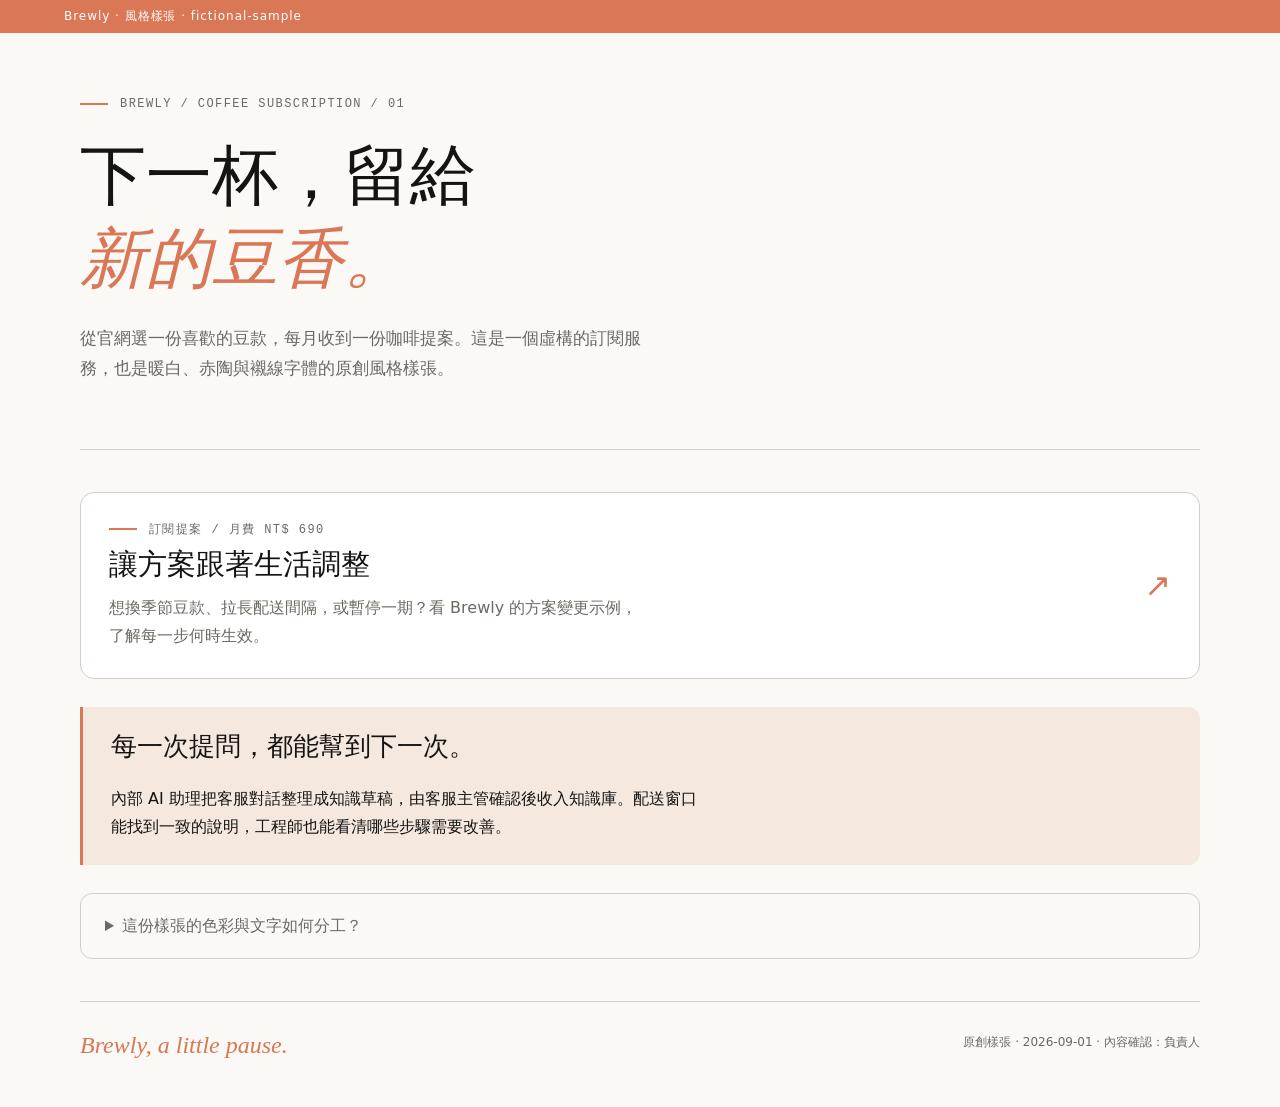
==== skills/html-visualizer/references/examples/anthropic-gallery/index.html @ 25791dc2 "feat: html-visualizer plugin v0.1.0 Render long-form documents, reports, specs, decision sheets and " ====
<!doctype html>
<html lang="zh-Hant">
<head>
  <meta charset="utf-8">
  <meta name="viewport" content="width=device-width, initial-scale=1">
  <title>Brewly · 每月一份咖啡提案</title>
  <link rel="icon" href="data:image/svg+xml,%3Csvg xmlns='http://www.w3.org/2000/svg' viewBox='0 0 64 64'%3E%3Crect width='64' height='64' rx='14' fill='%23d97757'/%3E%3Ctext x='32' y='45' text-anchor='middle' font-size='42' fill='white'%3EB%3C/text%3E%3C/svg%3E">
  <style>
    :root {
      --ivory: #faf9f5;
      --clay: #d97757;
      --ink: #141413;
      --muted: #6b6962;
      --line: #d1cfc5;
      --paper: #ffffff;
      --highlight: #f5e8df;
      --serif: Georgia, "Noto Serif TC", serif;
      --sans: system-ui, -apple-system, "Noto Sans TC", sans-serif;
    }
    * {
      box-sizing: border-box;
    }
    body {
      margin: 0;
      background: var(--ivory);
      color: var(--ink);
      font-family: var(--sans);
      line-height: 1.75;
    }
    .sample-session {
      padding: 6px 5vw;
      background: var(--clay);
      color: white;
      font-size: 12px;
      letter-spacing: .08em;
    }
    .sample-page {
      width: min(90vw, 1120px);
      margin-inline: auto;
    }
    .sample-masthead {
      padding-block: 64px 48px;
      border-bottom: 1.5px solid var(--line);
    }
    .sample-eyebrow {
      display: flex;
      align-items: center;
      gap: 12px;
      color: var(--muted);
      font: 12px ui-monospace, monospace;
      letter-spacing: .12em;
      text-transform: uppercase;
    }
    .sample-eyebrow::before {
      content: "";
      width: 28px;
      height: 2px;
      background: var(--clay);
    }
    h1, h2 {
      font-family: var(--serif);
      font-weight: 500;
      line-height: 1.25;
    }
    h1 {
      max-width: 16ch;
      margin-block: 24px;
      font-size: clamp(38px, 6vw, 66px);
    }
    h1 em {
      color: var(--clay);
      font-style: italic;
    }
    .sample-intro {
      max-width: 54ch;
      color: var(--muted);
      font-size: 17px;
    }
    .sample-content {
      display: grid;
      gap: 28px;
      padding-block: 42px;
    }
    .sample-link {
      display: grid;
      grid-template-columns: 1fr auto;
      gap: 24px;
      padding: 28px;
      border: 1.5px solid var(--line);
      border-radius: 14px;
      background: var(--paper);
      color: inherit;
      text-decoration: none;
      transition: border-color .18s, transform .18s;
    }
    .sample-link:hover {
      border-color: var(--ink);
      transform: translateY(-3px);
    }
    .sample-link:focus-visible {
      outline: 3px solid var(--clay);
      outline-offset: 4px;
    }
    .sample-link h2 {
      margin-block: 8px 12px;
      font-size: 29px;
    }
    .sample-link p {
      max-width: 52ch;
      margin: 0;
      color: var(--muted);
    }
    .sample-arrow {
      align-self: center;
      color: var(--clay);
      font-size: 32px;
    }
    .highlight-box {
      padding: 24px 28px;
      border-left: 3px solid var(--clay);
      border-radius: 0 12px 12px 0;
      background: var(--highlight);
    }
    .highlight-box h2 {
      margin-top: 0;
      font-size: 26px;
    }
    .highlight-box p {
      max-width: 58ch;
      margin-bottom: 0;
    }
    .reveal {
      padding: 18px 24px;
      border: 1.5px solid var(--line);
      border-radius: 12px;
    }
    .reveal summary {
      cursor: pointer;
      color: var(--muted);
    }
    .reveal p {
      max-width: 58ch;
    }
    .sample-footer {
      display: flex;
      flex-wrap: wrap;
      justify-content: space-between;
      gap: 16px;
      padding-block: 30px 48px;
      border-top: 1.5px solid var(--line);
      color: var(--muted);
      font-size: 12px;
    }
    .sample-signature {
      color: var(--clay);
      font: italic 24px var(--serif);
    }
  </style>
</head>
<body>
  <div class="sample-session">Brewly · 風格樣張 · fictional-sample</div>
  <div class="sample-page">
    <header class="sample-masthead">
      <div class="sample-eyebrow">Brewly / Coffee subscription / 01</div>
      <h1>下一杯，留給<br><em>新的豆香。</em></h1>
      <p class="sample-intro">從官網選一份喜歡的豆款，每月收到一份咖啡提案。這是一個虛構的訂閱服務，也是暖白、赤陶與襯線字體的原創風格樣張。</p>
    </header>
    <main class="sample-content">
      <section id="subscription">
        <a class="card sample-link" href="../spec-alignment/index.html">
          <div>
            <div class="sample-eyebrow">訂閱提案 / 月費 NT$ 690</div>
            <h2>讓方案跟著生活調整</h2>
            <p>想換季節豆款、拉長配送間隔，或暫停一期？看 Brewly 的方案變更示例，了解每一步何時生效。</p>
          </div>
          <span class="sample-arrow" aria-hidden="true">↗</span>
        </a>
      </section>
      <section id="care" class="highlight-box">
        <h2>每一次提問，都能幫到下一次。</h2>
        <p>內部 AI 助理把客服對話整理成知識草稿，由客服主管確認後收入知識庫。配送窗口能找到一致的說明，工程師也能看清哪些步驟需要改善。</p>
      </section>
      <details class="reveal">
        <summary>這份樣張的色彩與文字如何分工？</summary>
        <p>Ivory 留出閱讀空間，clay 標示入口與重點。Serif 標題放慢閱讀節奏，italic 只強調一句中的關鍵詞；內文用清楚的無襯線字體。</p>
        <p>公司、情境與 NT$ 690 月費皆為虛構。此頁展示視覺風格，並非可下單的商業網站。</p>
      </details>
    </main>
    <footer class="sample-footer">
      <span class="sample-signature">Brewly, a little pause.</span>
      <span>原創樣張 · 2026-09-01 · 內容確認：負責人</span>
    </footer>
  </div>
  <script>
    window.VT_SESSION = { label: "Brewly", id: "fictional-sample", project: "Brewly" };
  </script>
<!-- ═══════════════════════════════════════════════════════ -->
    <!-- 全頁評論系統 — 預設內建、可手動移除                       -->
    <!-- 完整 snippet 見 references/interaction-patterns.md       -->
    <!-- § 全頁評論系統（page-wide commenting，預設內建）         -->
    <!-- ═══════════════════════════════════════════════════════ -->
    <style>
      .vt-comment-trigger {
        position: fixed;
        z-index: 9998;
        background: var(--paper);
        border: 1.5px solid var(--clay);
        border-radius: 999px;
        padding: 6px 12px;
        font-size: 12px;
        color: var(--clay);
        font-family: var(--mono);
        cursor: pointer;
        box-shadow: 0 4px 12px rgba(20, 20, 19, 0.12);
        display: none;
        align-items: center;
        gap: 6px;
        transition: all 0.15s;
      }
      .vt-comment-trigger:hover {
        background: var(--clay);
        color: var(--paper);
      }
      .vt-comment-popup {
        position: fixed;
        z-index: 9999;
        background: var(--paper);
        border: 1.5px solid var(--g300);
        border-radius: 12px;
        box-shadow: 0 12px 32px rgba(20, 20, 19, 0.15);
        padding: 14px 16px;
        width: 340px;
        display: none;
      }
      .vt-comment-popup .quote {
        background: var(--g100);
        border-left: 3px solid var(--clay);
        padding: 8px 10px;
        font-size: 12.5px;
        color: var(--g700);
        line-height: 1.45;
        margin-bottom: 10px;
        max-height: 80px;
        overflow-y: auto;
      }
      .vt-comment-popup textarea {
        width: 100%;
        border: 1.5px solid var(--g300);
        border-radius: 8px;
        padding: 8px 10px;
        font-size: 13px;
        font-family: var(--sans);
        resize: vertical;
        min-height: 60px;
        color: var(--slate);
        box-sizing: border-box;
      }
      .vt-comment-popup textarea:focus {
        outline: none;
        border-color: var(--clay);
      }
      .vt-comment-popup .actions {
        display: flex;
        justify-content: space-between;
        align-items: center;
        margin-top: 10px;
        font-size: 11.5px;
      }
      .vt-comment-popup .hint {
        color: var(--g500);
        font-family: var(--mono);
      }
      .vt-comment-popup button.send {
        background: var(--clay);
        color: var(--paper);
        border: none;
        border-radius: 8px;
        padding: 6px 14px;
        font-size: 12.5px;
        font-weight: 600;
        cursor: pointer;
      }
      .vt-comment-popup button.send:hover {
        background: var(--clay-d);
      }
      .vt-comment-popup button.cancel {
        background: transparent;
        border: 1px solid var(--g300);
        color: var(--g500);
        border-radius: 8px;
        padding: 6px 12px;
        font-size: 12.5px;
        cursor: pointer;
        margin-right: 8px;
      }
      mark.vt-comment-mark {
        background: var(--oat);
        padding: 0 2px;
        border-radius: 2px;
        cursor: pointer;
      }
      mark.vt-comment-mark:hover {
        background: #d5c4a8;
      }
      .vt-comment-pill {
        position: fixed;
        right: 16px;
        bottom: 16px;
        z-index: 9990;
        background: var(--paper);
        border: 1.5px solid var(--clay);
        border-radius: 999px;
        padding: 8px 14px;
        font-family: var(--mono);
        font-size: 12px;
        color: var(--clay);
        cursor: pointer;
        box-shadow: 0 4px 12px rgba(20, 20, 19, 0.1);
        display: none;
        align-items: center;
        gap: 6px;
        transition: all 0.15s;
      }
      .vt-comment-pill.is-active {
        display: inline-flex;
      }
      .vt-comment-pill:hover {
        background: var(--clay);
        color: var(--paper);
      }
      .vt-comment-pill strong {
        font-weight: 600;
      }
      .vt-comment-list {
        position: fixed;
        right: 16px;
        bottom: 60px;
        width: 360px;
        max-height: 60vh;
        z-index: 9991;
        background: var(--paper);
        border: 1.5px solid var(--g300);
        border-radius: 14px;
        box-shadow: 0 12px 32px rgba(20, 20, 19, 0.15);
        display: none;
        flex-direction: column;
      }
      .vt-comment-list.is-open {
        display: flex;
      }
      .vt-comment-list-header {
        background: var(--paper);
        border-bottom: 1.5px solid var(--g200);
        padding: 12px 16px;
        font-family: var(--mono);
        font-size: 11px;
        letter-spacing: 0.08em;
        text-transform: uppercase;
        color: var(--g500);
        font-weight: 600;
        border-radius: 14px 14px 0 0;
      }
      .vt-comment-list-items {
        overflow-y: auto;
        flex: 1;
      }
      .vt-comment-item {
        padding: 12px 16px;
        border-bottom: 1px solid var(--g200);
      }
      .vt-comment-item:last-child {
        border-bottom: none;
      }
      .vt-comment-item .item-quote {
        font-size: 11.5px;
        color: var(--g500);
        font-style: italic;
        border-left: 2px solid var(--oat);
        padding-left: 8px;
        line-height: 1.4;
        margin-bottom: 6px;
      }
      .vt-comment-item .item-body {
        font-size: 13px;
        color: var(--slate);
        line-height: 1.5;
      }
      .vt-comment-item .item-del {
        font-size: 11px;
        color: var(--g500);
        background: none;
        border: none;
        cursor: pointer;
        margin-top: 4px;
        padding: 0;
        font-family: inherit;
      }
      .vt-comment-item .item-del:hover {
        color: var(--red);
      }
      .vt-comment-list-footer {
        border-top: 1.5px solid var(--g200);
        padding: 10px 16px;
        display: flex;
        justify-content: space-between;
        gap: 8px;
        border-radius: 0 0 14px 14px;
        background: var(--g100);
      }
      .vt-comment-list-footer button {
        background: transparent;
        border: 1.5px solid var(--g300);
        border-radius: 8px;
        padding: 6px 12px;
        font-size: 12px;
        color: var(--g700);
        cursor: pointer;
        font-family: inherit;
      }
      .vt-comment-list-footer button:hover {
        border-color: var(--slate);
        color: var(--slate);
      }
      .vt-comment-list-footer button.copy {
        background: var(--clay);
        color: var(--paper);
        border-color: var(--clay);
      }
      .vt-comment-list-footer button.copy:hover {
        background: var(--clay-d);
      }
      body.vt-has-existing-export .vt-comment-list-footer button.copy {
        display: none;
      }
    </style>
    <button class="vt-comment-trigger" id="vt-comment-trigger">💬 評論</button>
    <div class="vt-comment-popup" id="vt-comment-popup">
      <div class="quote" id="vt-popup-quote"></div>
      <textarea
        id="vt-popup-textarea"
        placeholder="對這段文字的評論 / 疑問 / 補充..."
      ></textarea>
      <div class="actions">
        <span class="hint">⌘ + Enter 送出 · Esc 取消</span>
        <div>
          <button class="cancel" id="vt-popup-cancel">取消</button
          ><button class="send" id="vt-popup-send">送出</button>
        </div>
      </div>
    </div>
    <button class="vt-comment-pill" id="vt-comment-pill">
      💬 <strong id="vt-count">0</strong>
    </button>
    <div class="vt-comment-list" id="vt-comment-list">
      <div class="vt-comment-list-header">— 我的評論</div>
      <div class="vt-comment-list-items" id="vt-comment-list-items"></div>
      <div class="vt-comment-list-footer">
        <button id="vt-clear-all">全部清除</button>
        <button class="copy" id="vt-copy-fallback">📋 複製評論</button>
      </div>
    </div>
    <!-- ═══════════════════════════════════════════════════════ -->
    <!-- 共用複製工具 — file:// 下瀏覽器停用 navigator.clipboard，   -->
    <!-- 一定會落到 execCommand 備援；備援也可能失敗，必須誠實回報   -->
    <!-- ═══════════════════════════════════════════════════════ -->
    <script>
      // 三段式：clipboard API → execCommand 備援 → 都失敗回 false（不假報成功）
      window.vtCopyText = async function (text) {
        if (navigator.clipboard && navigator.clipboard.writeText) {
          try {
            await navigator.clipboard.writeText(text);
            return true;
          } catch (err) {
            // 落到 execCommand 備援
          }
        }
        const ta = document.createElement("textarea");
        ta.value = text;
        ta.setAttribute("readonly", "");
        ta.style.position = "fixed";
        ta.style.top = "-9999px";
        ta.style.left = "-9999px";
        document.body.appendChild(ta);
        try {
          ta.select();
          ta.setSelectionRange(0, ta.value.length);
          return document.execCommand("copy") === true;
        } catch (err) {
          return false;
        } finally {
          ta.remove();
        }
      };

      // 複製失敗時的出路：把文字放進可選取區域並全選，使用者按一次 Cmd+C 即可
      // target 有給就用頁面既有的預覽區（wrap 為它的外層、會自動展開）；
      // 沒有預覽區就建一個臨時可選取區（雙擊可關閉）。
      window.vtSelectForManualCopy = function (text, target, wrap) {
        let node = target;
        if (node) {
          node.textContent = text;
          if (wrap) wrap.classList.remove("hidden");
        } else {
          node = document.getElementById("vt-manual-copy-box");
          if (!node) {
            node = document.createElement("pre");
            node.id = "vt-manual-copy-box";
            node.title = "雙擊關閉";
            node.style.cssText =
              "position:fixed;left:50%;bottom:24px;transform:translateX(-50%);z-index:10000;" +
              "max-width:min(720px,92vw);max-height:40vh;overflow:auto;white-space:pre-wrap;" +
              "background:#fff;color:#111;border:1.5px solid #999;border-radius:10px;" +
              "padding:14px 16px;font-size:12.5px;line-height:1.6;" +
              "box-shadow:0 12px 40px rgba(0,0,0,.28)";
            node.addEventListener("dblclick", function () {
              node.remove();
            });
            document.body.appendChild(node);
          }
          node.textContent = text;
        }
        node.scrollIntoView({ block: "nearest" });
        const sel = window.getSelection();
        if (sel) {
          const range = document.createRange();
          range.selectNodeContents(node);
          sel.removeAllRanges();
          sel.addRange(range);
        }
        return node;
      };
    </script>

    <script>
      (function () {
        const S = "vt-comments-" + location.pathname,
          L = 80;
        let c = JSON.parse(localStorage.getItem(S) || "[]"),
          sel = null;
        const $ = (i) => document.getElementById(i),
          tr = $("vt-comment-trigger"),
          p = $("vt-comment-popup"),
          pq = $("vt-popup-quote"),
          pt = $("vt-popup-textarea"),
          pi = $("vt-comment-pill"),
          ce = $("vt-count"),
          le = $("vt-comment-list"),
          li = $("vt-comment-list-items");
        window.vtCollectComments = function () {
          if (!c.length) return "";
          return (
            "\n\n---\n\n" +
            c
              .map((x) => {
                const q =
                  x.quote.length > L ? x.quote.slice(0, L) + "…" : x.quote;
                return `@評論「${q}」\n  → ${x.body}`;
              })
              .join("\n\n")
          );
        };
        function hs(e) {
          if (
            e.target.closest(
              ".vt-comment-popup,.vt-comment-trigger,.vt-comment-pill,.vt-comment-list,button,input,select,textarea",
            )
          )
            return;
          setTimeout(() => {
            const s = getSelection(),
              t = s.toString().trim();
            if (!t || t.length < 2) {
              tr.style.display = "none";
              return;
            }
            const r = s.getRangeAt(0),
              b = r.getBoundingClientRect();
            sel = { text: t, range: r.cloneRange() };
            tr.style.display = "inline-flex";
            tr.style.top = Math.max(8, b.top - 38) + "px";
            tr.style.left = Math.max(8, b.left + b.width / 2 - 40) + "px";
          }, 10);
        }
        document.addEventListener("mouseup", hs);
        document.addEventListener("touchend", hs);
        tr.addEventListener("click", op);
        function op() {
          if (!sel) return;
          const q = sel.text.length > L ? sel.text.slice(0, L) + "…" : sel.text;
          pq.textContent = q;
          pt.value = "";
          const t = tr.getBoundingClientRect();
          let l = t.left;
          if (l + 340 > innerWidth - 16) l = innerWidth - 356;
          let to = t.bottom + 6;
          if (to + 220 > innerHeight) to = t.top - 230;
          p.style.left = Math.max(8, l) + "px";
          p.style.top = Math.max(8, to) + "px";
          tr.style.display = "none";
          p.style.display = "block";
          setTimeout(() => pt.focus(), 50);
        }
        $("vt-popup-cancel").addEventListener("click", cp);
        $("vt-popup-send").addEventListener("click", sc);
        pt.addEventListener("keydown", (e) => {
          if (e.isComposing || e.keyCode === 229) return;
          if (e.key === "Enter" && (e.metaKey || e.ctrlKey)) {
            e.preventDefault();
            e.stopPropagation();
            sc();
          }
          if (e.key === "Escape") cp();
        });
        function cp() {
          p.style.display = "none";
          sel = null;
        }
        function sc() {
          const b = pt.value.trim();
          if (!b || !sel) return cp();
          const id = "c-" + Date.now(),
            q = sel.text;
          try {
            const m = document.createElement("mark");
            m.className = "vt-comment-mark";
            m.dataset.commentId = id;
            sel.range.surroundContents(m);
          } catch (e) {}
          c.push({ id, quote: q, body: b, ts: Date.now() });
          ps();
          rn();
          cp();
          getSelection().removeAllRanges();
        }
        function ps() {
          localStorage.setItem(S, JSON.stringify(c));
        }
        function rn() {
          ce.textContent = c.length;
          pi.classList.toggle("is-active", c.length > 0);
          if (!c.length) le.classList.remove("is-open");
          li.innerHTML = c
            .map((x) => {
              const q =
                x.quote.length > 60 ? x.quote.slice(0, 60) + "…" : x.quote;
              return `<div class="vt-comment-item" data-id="${x.id}"><div class="item-quote">「${eh(q)}」</div><div class="item-body">${eh(x.body)}</div><button class="item-del" data-del="${x.id}">刪除</button></div>`;
            })
            .join("");
          li.querySelectorAll("[data-del]").forEach((b) =>
            b.addEventListener("click", () => dc(b.dataset.del)),
          );
        }
        function dc(id) {
          c = c.filter((x) => x.id !== id);
          document
            .querySelectorAll(`mark.vt-comment-mark[data-comment-id="${id}"]`)
            .forEach((m) => {
              const pr = m.parentNode;
              while (m.firstChild) pr.insertBefore(m.firstChild, m);
              pr.removeChild(m);
              pr.normalize();
            });
          ps();
          rn();
        }
        function eh(s) {
          return String(s).replace(
            /[&<>"']/g,
            (ch) =>
              ({
                "&": "&amp;",
                "<": "&lt;",
                ">": "&gt;",
                '"': "&quot;",
                "'": "&#39;",
              })[ch],
          );
        }
        pi.addEventListener("click", () => le.classList.toggle("is-open"));
        $("vt-clear-all").addEventListener("click", () => {
          if (!c.length) return;
          if (!confirm("確定清除全部 " + c.length + " 條評論？")) return;
          document.querySelectorAll("mark.vt-comment-mark").forEach((m) => {
            const pr = m.parentNode;
            while (m.firstChild) pr.insertBefore(m.firstChild, m);
            pr.removeChild(m);
            pr.normalize();
          });
          c = [];
          ps();
          rn();
        });
        $("vt-copy-fallback").addEventListener("click", async (e) => {
          if (!c.length) return;
          const t = window.vtCollectComments().replace(/^\n\n---\n\n/, ""),
            b = e.currentTarget,
            o = b.textContent;
          const ok = await window.vtCopyText(t);
          if (ok) {
            b.textContent = "✅ 已複製";
          } else {
            // 複製不到就不假報成功：把評論放進臨時區域並全選
            window.vtSelectForManualCopy(t);
            b.textContent = "已選取 → 請按 Cmd+C";
          }
          setTimeout(() => (b.textContent = o), ok ? 2000 : 6000);
        });
        setTimeout(() => {
          if (typeof window.vtBuildDecisionExport === "function")
            document.body.classList.add("vt-has-existing-export");
        }, 100);
        document.addEventListener("click", (e) => {
          if (
            p.style.display === "block" &&
            !e.target.closest(".vt-comment-popup,.vt-comment-trigger")
          )
            cp();
        });
        rn();
      })();
    </script>
  
    <!-- ═══════════════════════════════════════════════════════ -->
    </body>
</html>
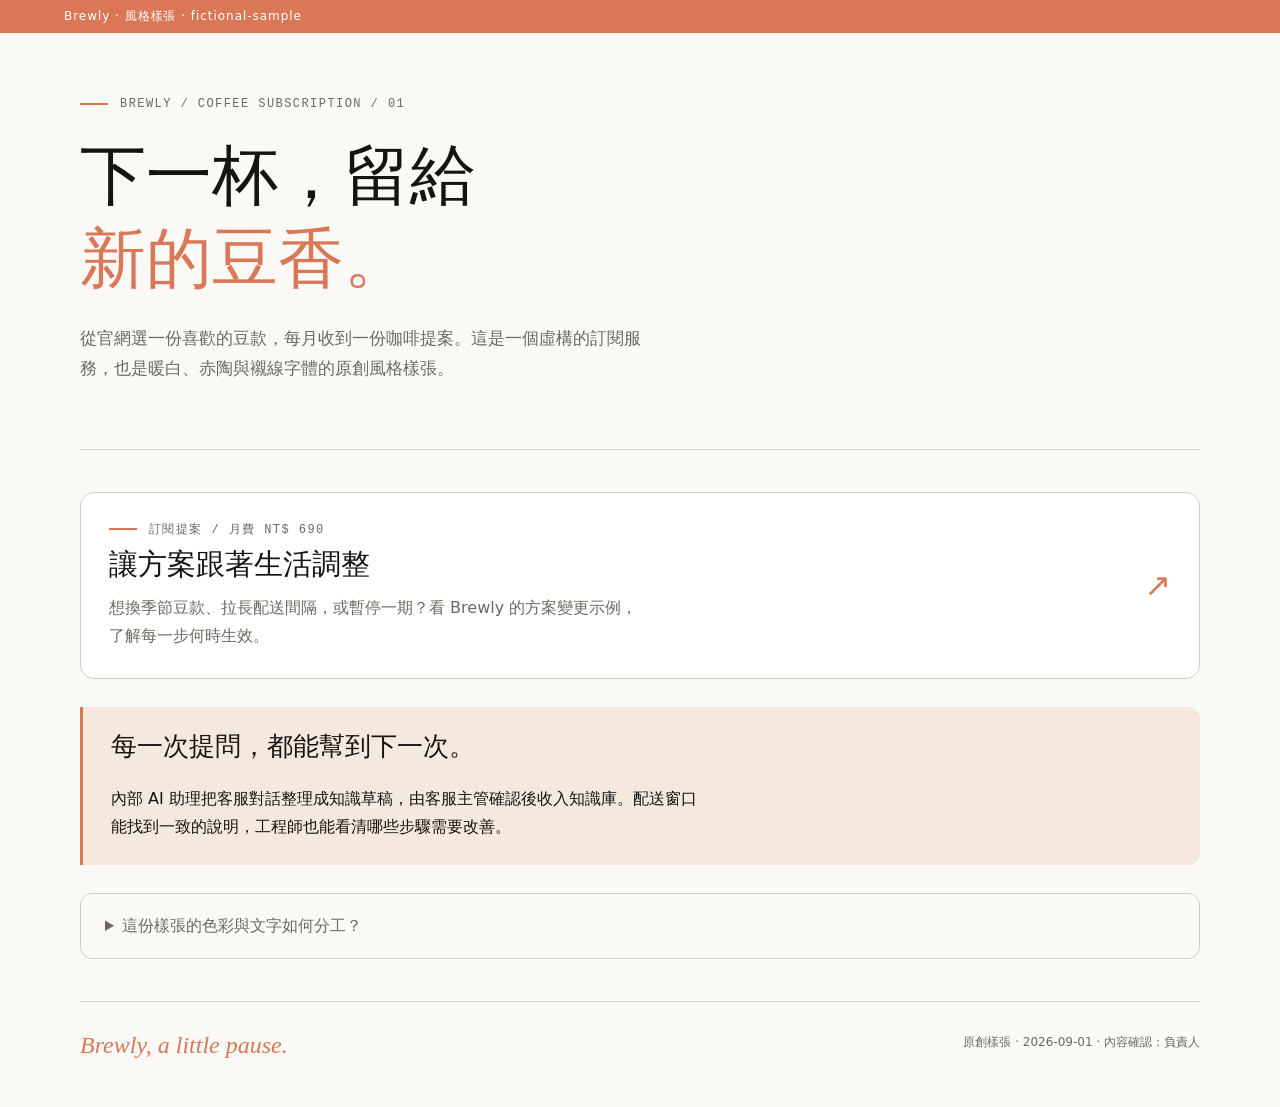
==== commit f93eb29f: "fix(html-visualizer): escape question-map and comment ids before building HTML The question map in m" ====
--- a/skills/html-visualizer/references/examples/anthropic-gallery/index.html
+++ b/skills/html-visualizer/references/examples/anthropic-gallery/index.html
@@ -7,6 +7,7 @@
   <link rel="icon" href="data:image/svg+xml,%3Csvg xmlns='http://www.w3.org/2000/svg' viewBox='0 0 64 64'%3E%3Crect width='64' height='64' rx='14' fill='%23d97757'/%3E%3Ctext x='32' y='45' text-anchor='middle' font-size='42' fill='white'%3EB%3C/text%3E%3C/svg%3E">
   <style>
     :root {
+        --wrap-max: 1120px; /* 內容寬度：設定檔 tokens.layout.maxWidth 與「風格設定」改的就是它 */
       --ivory: #faf9f5;
       --clay: #d97757;
       --ink: #141413;
@@ -21,6 +22,7 @@
       box-sizing: border-box;
     }
     body {
+      font-synthesis: none;
       margin: 0;
       background: var(--ivory);
       color: var(--ink);
@@ -35,7 +37,7 @@
       letter-spacing: .08em;
     }
     .sample-page {
-      width: min(90vw, 1120px);
+      width: min(90vw, var(--wrap-max, 1120px));
       margin-inline: auto;
     }
     .sample-masthead {
@@ -67,9 +69,11 @@
       margin-block: 24px;
       font-size: clamp(38px, 6vw, 66px);
     }
+    /* 中文強調不用斜體——漢字沒有義大利體，瀏覽器只能機械傾斜、筆畫變形。改用換字重。 */
     h1 em {
       color: var(--clay);
-      font-style: italic;
+      font-style: normal;
+      font-weight: 700;
     }
     .sample-intro {
       max-width: 54ch;
@@ -643,7 +647,7 @@
             .map((x) => {
               const q =
                 x.quote.length > 60 ? x.quote.slice(0, 60) + "…" : x.quote;
-              return `<div class="vt-comment-item" data-id="${x.id}"><div class="item-quote">「${eh(q)}」</div><div class="item-body">${eh(x.body)}</div><button class="item-del" data-del="${x.id}">刪除</button></div>`;
+              return `<div class="vt-comment-item" data-id="${eh(x.id)}"><div class="item-quote">「${eh(q)}」</div><div class="item-body">${eh(x.body)}</div><button class="item-del" data-del="${eh(x.id)}">刪除</button></div>`;
             })
             .join("");
           li.querySelectorAll("[data-del]").forEach((b) =>
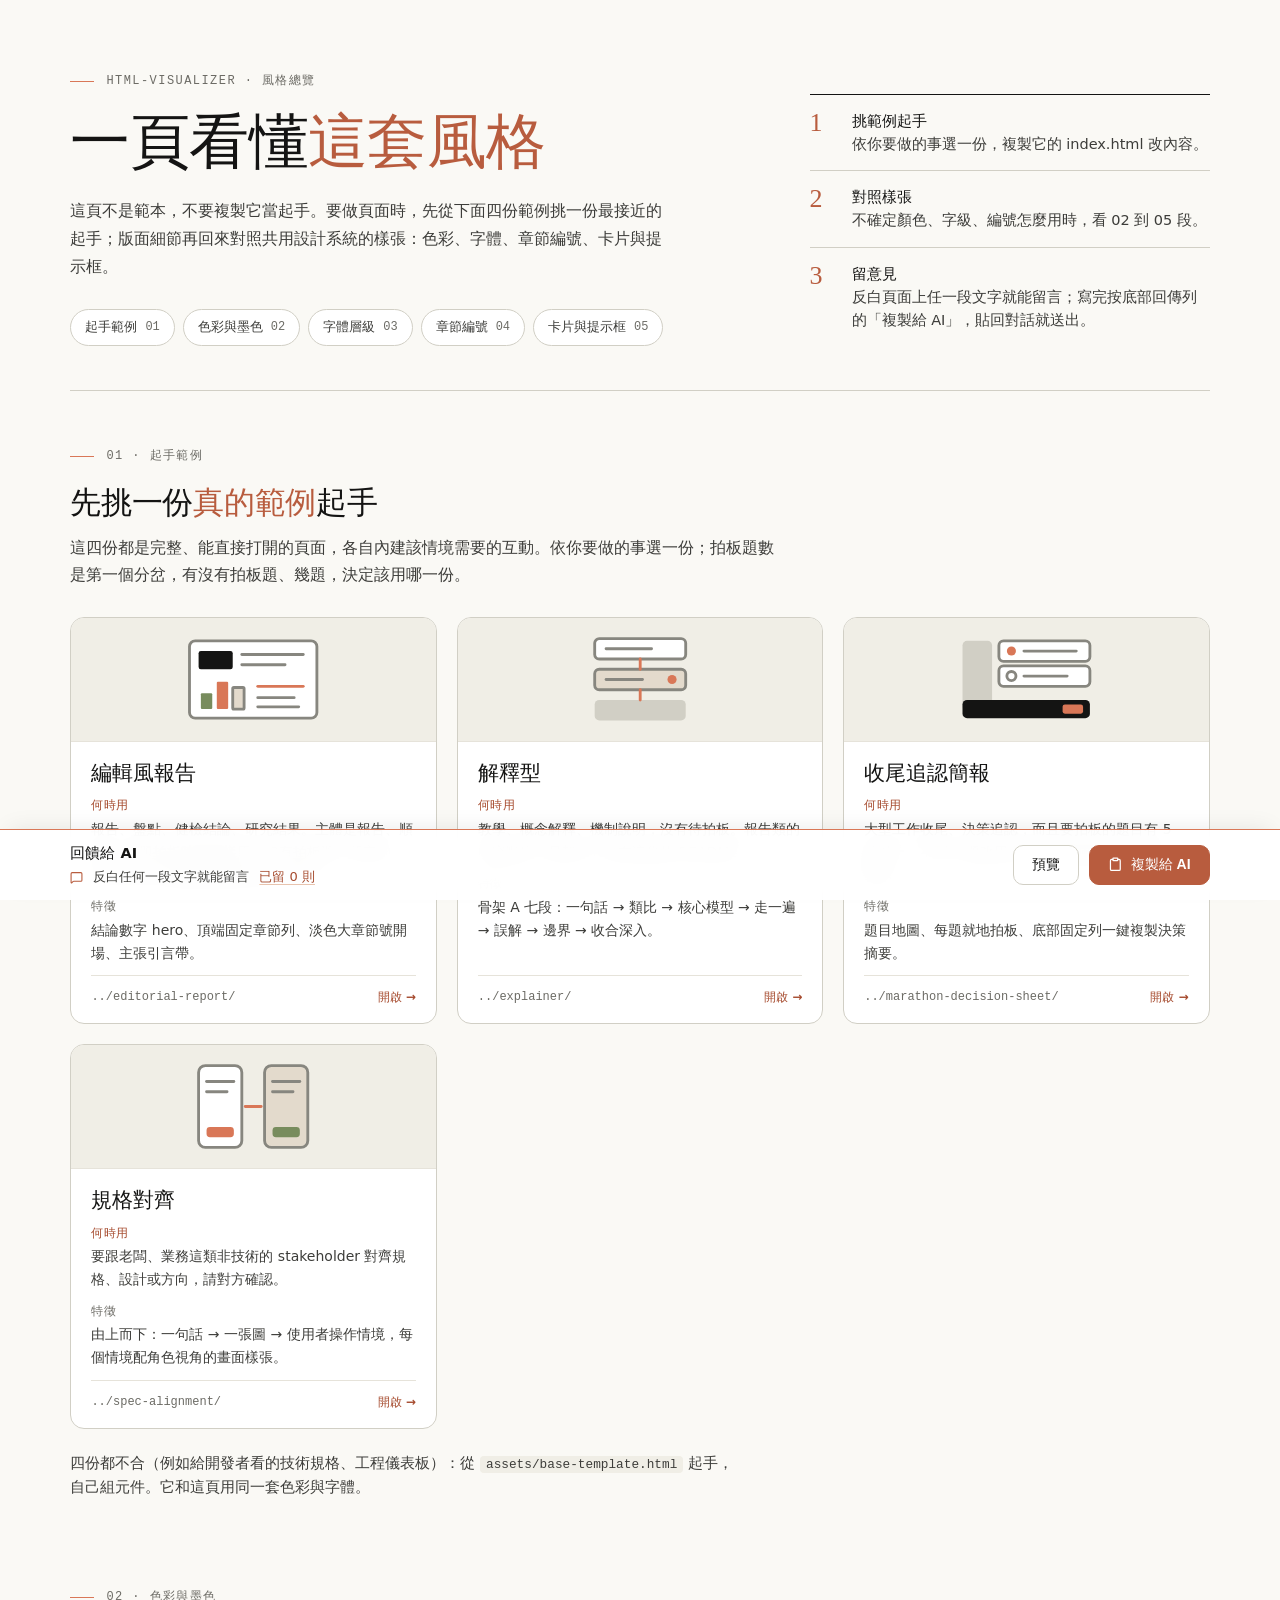
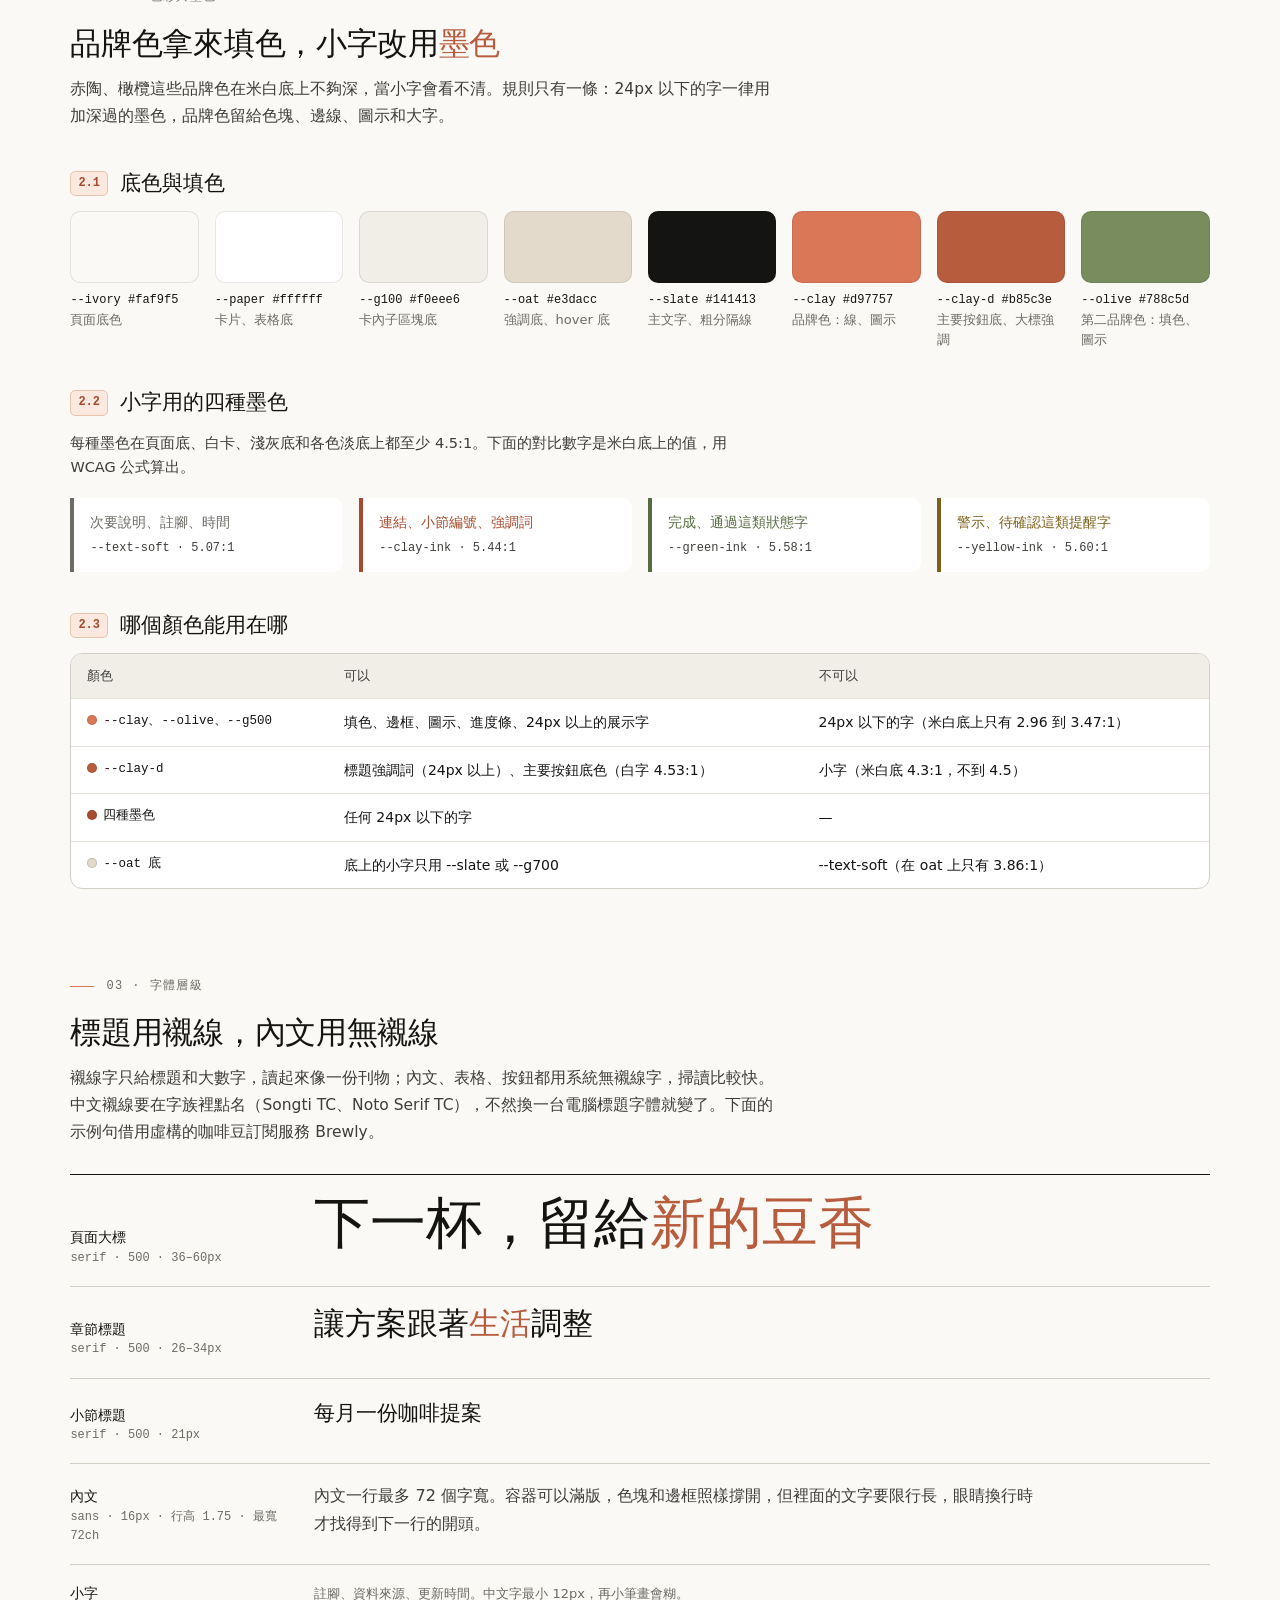
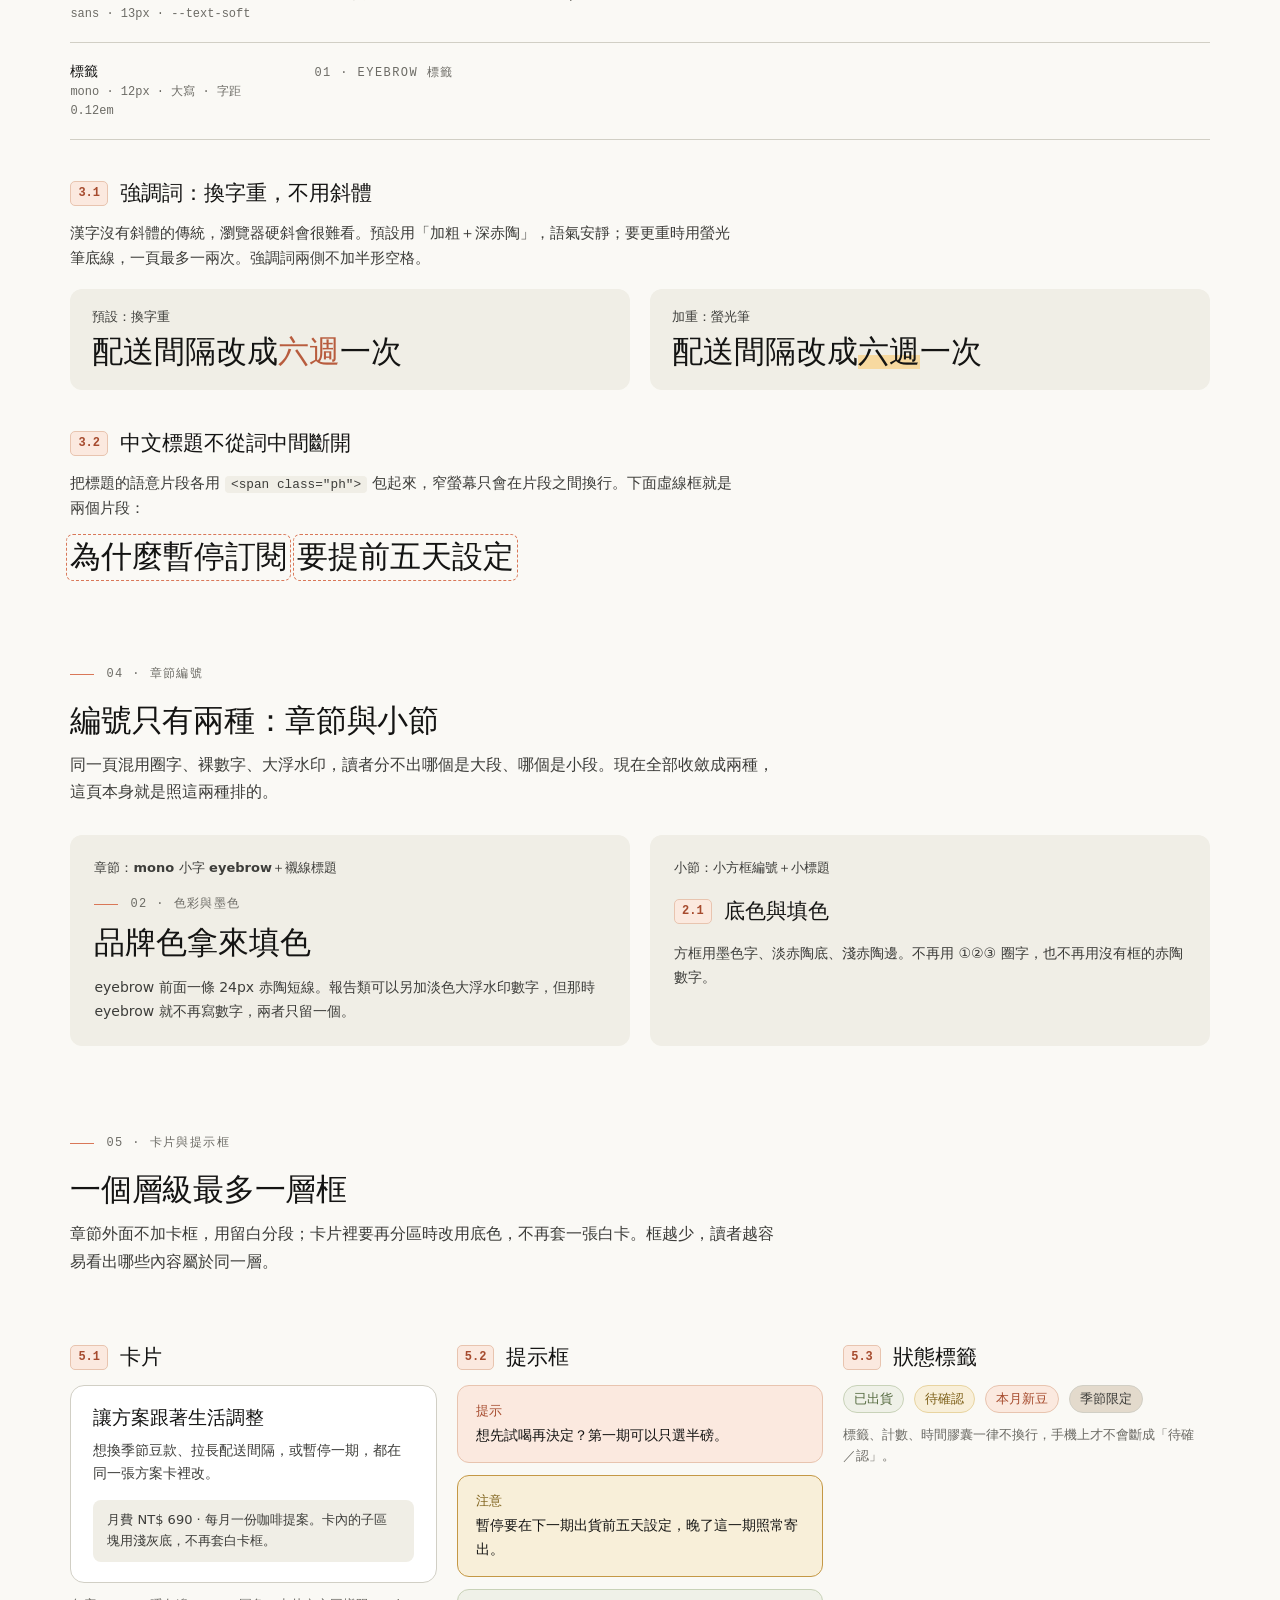
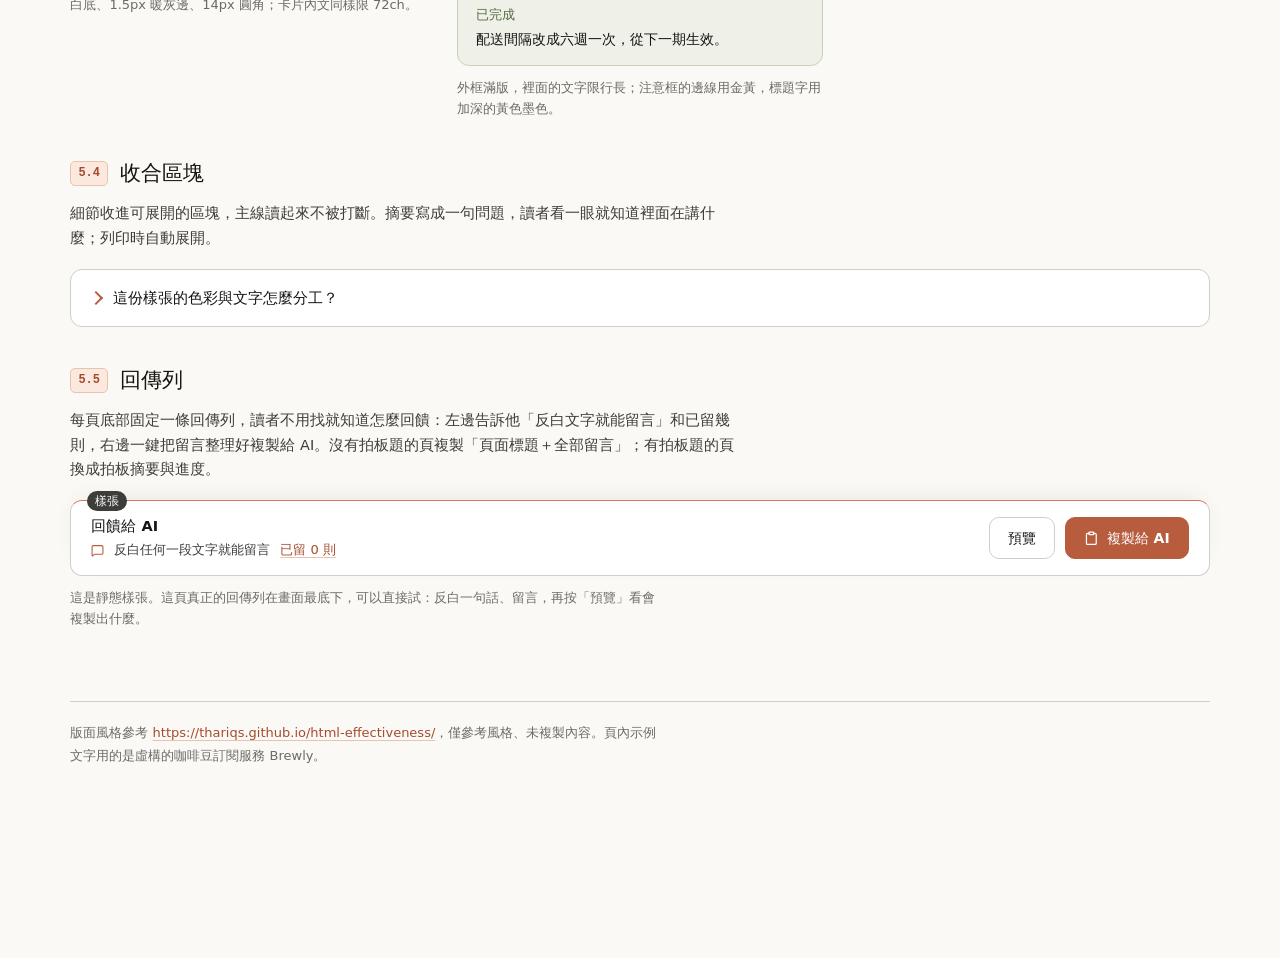
==== commit 68852c60: "feat(html-visualizer): rework the four Brewly examples without Tailwind - spec-alignment, marathon-d" ====
--- a/skills/html-visualizer/references/examples/anthropic-gallery/index.html
+++ b/skills/html-visualizer/references/examples/anthropic-gallery/index.html
@@ -1,204 +1,1908 @@
 <!doctype html>
 <html lang="zh-Hant">
-<head>
-  <meta charset="utf-8">
-  <meta name="viewport" content="width=device-width, initial-scale=1">
-  <title>Brewly · 每月一份咖啡提案</title>
-  <link rel="icon" href="data:image/svg+xml,%3Csvg xmlns='http://www.w3.org/2000/svg' viewBox='0 0 64 64'%3E%3Crect width='64' height='64' rx='14' fill='%23d97757'/%3E%3Ctext x='32' y='45' text-anchor='middle' font-size='42' fill='white'%3EB%3C/text%3E%3C/svg%3E">
-  <style>
-    :root {
-        --wrap-max: 1120px; /* 內容寬度：設定檔 tokens.layout.maxWidth 與「風格設定」改的就是它 */
-      --ivory: #faf9f5;
-      --clay: #d97757;
-      --ink: #141413;
-      --muted: #6b6962;
-      --line: #d1cfc5;
-      --paper: #ffffff;
-      --highlight: #f5e8df;
-      --serif: Georgia, "Noto Serif TC", serif;
-      --sans: system-ui, -apple-system, "Noto Sans TC", sans-serif;
-    }
-    * {
-      box-sizing: border-box;
-    }
-    body {
-      font-synthesis: none;
-      margin: 0;
-      background: var(--ivory);
-      color: var(--ink);
-      font-family: var(--sans);
-      line-height: 1.75;
-    }
-    .sample-session {
-      padding: 6px 5vw;
-      background: var(--clay);
-      color: white;
-      font-size: 12px;
-      letter-spacing: .08em;
-    }
-    .sample-page {
-      width: min(90vw, var(--wrap-max, 1120px));
-      margin-inline: auto;
-    }
-    .sample-masthead {
-      padding-block: 64px 48px;
-      border-bottom: 1.5px solid var(--line);
-    }
-    .sample-eyebrow {
-      display: flex;
-      align-items: center;
-      gap: 12px;
-      color: var(--muted);
-      font: 12px ui-monospace, monospace;
-      letter-spacing: .12em;
-      text-transform: uppercase;
-    }
-    .sample-eyebrow::before {
-      content: "";
-      width: 28px;
-      height: 2px;
-      background: var(--clay);
-    }
-    h1, h2 {
-      font-family: var(--serif);
-      font-weight: 500;
-      line-height: 1.25;
-    }
-    h1 {
-      max-width: 16ch;
-      margin-block: 24px;
-      font-size: clamp(38px, 6vw, 66px);
-    }
-    /* 中文強調不用斜體——漢字沒有義大利體，瀏覽器只能機械傾斜、筆畫變形。改用換字重。 */
-    h1 em {
-      color: var(--clay);
-      font-style: normal;
-      font-weight: 700;
-    }
-    .sample-intro {
-      max-width: 54ch;
-      color: var(--muted);
-      font-size: 17px;
-    }
-    .sample-content {
-      display: grid;
-      gap: 28px;
-      padding-block: 42px;
-    }
-    .sample-link {
-      display: grid;
-      grid-template-columns: 1fr auto;
-      gap: 24px;
-      padding: 28px;
-      border: 1.5px solid var(--line);
-      border-radius: 14px;
-      background: var(--paper);
-      color: inherit;
-      text-decoration: none;
-      transition: border-color .18s, transform .18s;
-    }
-    .sample-link:hover {
-      border-color: var(--ink);
-      transform: translateY(-3px);
-    }
-    .sample-link:focus-visible {
-      outline: 3px solid var(--clay);
-      outline-offset: 4px;
-    }
-    .sample-link h2 {
-      margin-block: 8px 12px;
-      font-size: 29px;
-    }
-    .sample-link p {
-      max-width: 52ch;
-      margin: 0;
-      color: var(--muted);
-    }
-    .sample-arrow {
-      align-self: center;
-      color: var(--clay);
-      font-size: 32px;
-    }
-    .highlight-box {
-      padding: 24px 28px;
-      border-left: 3px solid var(--clay);
-      border-radius: 0 12px 12px 0;
-      background: var(--highlight);
-    }
-    .highlight-box h2 {
-      margin-top: 0;
-      font-size: 26px;
-    }
-    .highlight-box p {
-      max-width: 58ch;
-      margin-bottom: 0;
-    }
-    .reveal {
-      padding: 18px 24px;
-      border: 1.5px solid var(--line);
-      border-radius: 12px;
-    }
-    .reveal summary {
-      cursor: pointer;
-      color: var(--muted);
-    }
-    .reveal p {
-      max-width: 58ch;
-    }
-    .sample-footer {
-      display: flex;
-      flex-wrap: wrap;
-      justify-content: space-between;
-      gap: 16px;
-      padding-block: 30px 48px;
-      border-top: 1.5px solid var(--line);
-      color: var(--muted);
-      font-size: 12px;
-    }
-    .sample-signature {
-      color: var(--clay);
-      font: italic 24px var(--serif);
-    }
-  </style>
-</head>
+  <head>
+    <meta charset="utf-8" />
+    <meta name="viewport" content="width=device-width, initial-scale=1" />
+    <link rel="icon" href="data:," />
+    <title>html-visualizer 風格總覽：四份範例與共用設計系統</title>
+    <style>
+      /* 只含數字的字族，排在 --serif 最前面：Georgia 的數字是舊式字形（0 像小寫 o），而且不吃 lining-nums */
+      @font-face {
+        font-family: "VTDigits";
+        src: local("Times New Roman"), local("Times");
+        unicode-range: U+0030-0039, U+002C-002F, U+003A;
+      }
+      :root {
+        --wrap-max: 1760px; /* 內容寬度：設定檔 tokens.layout.maxWidth 與調整面板改的就是它 */
+        --ivory: #faf9f5;
+        --paper: #ffffff;
+        --slate: #141413;
+        --clay: #d97757;
+        --clay-d: #b85c3e;
+        --oat: #e3dacc;
+        --olive: #788c5d;
+        --g100: #f0eee6;
+        --g200: #e6e3da;
+        --g300: #d1cfc5;
+        --g500: #87867f;
+        --g700: #3d3d3a;
+        /* 小字用的墨色：在 ivory / paper / g100 / 各 soft 底上都 ≥ 4.5:1 */
+        --text-soft: #6c6b65;
+        --clay-ink: #a64b2e;
+        --green-ink: #566b40;
+        --yellow-ink: #7d6019;
+        --green: var(--green-ink);
+        --yellow: var(--yellow-ink);
+        --red: var(--clay-ink);
+        --clay-soft: #fbe9df;
+        --clay-border: #e8c4af;
+        --green-soft: #eff1e8;
+        --green-border: #c8d2b8;
+        --yellow-soft: #f8efd9;
+        --yellow-border: #e8d4a0;
+        /* 中文襯線要點名：只寫 ui-serif/Georgia 時，中文標題交給系統回退，換台機器就換字體 */
+        --serif:
+          "VTDigits", ui-serif, Georgia, "Songti TC", "Noto Serif TC",
+          "Source Han Serif TC", "Times New Roman", serif;
+        --sans:
+          system-ui, -apple-system, "Segoe UI", Roboto, "PingFang TC",
+          "Noto Sans TC", Helvetica, Arial, sans-serif;
+        --mono: ui-monospace, "SF Mono", Menlo, Monaco, Consolas, monospace;
+      }
+      * {
+        box-sizing: border-box;
+      }
+      html {
+        scroll-behavior: smooth;
+      }
+      body {
+        margin: 0;
+        background: var(--ivory);
+        color: var(--slate);
+        font-family: var(--sans);
+        line-height: 1.6;
+        -webkit-font-smoothing: antialiased;
+        font-synthesis: none;
+      }
+      .wrap {
+        width: min(
+          94vw,
+          var(--wrap-max, 1760px)
+        ); /* --wrap-max：設定檔或調整面板的「內容寬度」 */
+        margin: 0 auto;
+        padding: 0 32px 120px;
+      }
+      @media (max-width: 640px) {
+        .wrap {
+          width: 100%;
+          padding: 0 18px 96px;
+        }
+      }
+      a {
+        color: var(--clay-ink);
+        text-decoration-color: var(--clay-border);
+        text-underline-offset: 3px;
+      }
+      a:hover {
+        text-decoration-color: var(--clay-ink);
+      }
+      code {
+        font-family: var(--mono);
+        font-size: 0.88em;
+        background: var(--g100);
+        padding: 1px 6px;
+        border-radius: 4px;
+      }
+      p,
+      li {
+        text-wrap: pretty;
+      }
+      /* 中文標題只在詞與詞之間換行；.ph 包住的語意片段不會被拆開 */
+      h1,
+      h2,
+      h3 {
+        word-break: keep-all;
+        overflow-wrap: anywhere;
+        text-wrap: balance;
+        font-variant-numeric: lining-nums tabular-nums;
+      }
+      .ph {
+        display: inline-block;
+      }
+      /* 中文不用斜體：強調一律換字重＋深赤陶（標題 24px 以上才用 --clay-d） */
+      h1 em,
+      h2 em,
+      h3 em {
+        font-style: normal;
+        font-weight: 700;
+        color: var(--clay-d);
+      }
+      em {
+        font-style: normal;
+        font-weight: 600;
+      }
+
+      /* ── masthead ─────────────────────────── */
+
+      header.masthead {
+        padding: 72px 0 44px;
+        border-bottom: 1.5px solid var(--g300);
+      }
+      .hero-grid {
+        display: grid;
+        grid-template-columns: minmax(0, 1fr) minmax(300px, 400px); /* minmax(0,…)：字級放大時左欄不被長字撐開 */
+        gap: 56px;
+        align-items: end;
+      }
+      @media (max-width: 880px) {
+        .hero-grid {
+          grid-template-columns: 1fr;
+          gap: 32px;
+        }
+      }
+      .eyebrow {
+        font-family: var(--mono);
+        font-size: 12px;
+        letter-spacing: 0.12em;
+        text-transform: uppercase;
+        color: var(--text-soft);
+        margin-bottom: 18px;
+        display: flex;
+        align-items: center;
+        gap: 12px;
+      }
+      .eyebrow::before {
+        content: "";
+        width: 24px;
+        height: 1.5px;
+        background: var(--clay);
+        flex-shrink: 0;
+      }
+      h1 {
+        font-family: var(--serif);
+        font-weight: 500;
+        font-size: clamp(36px, 5vw, 60px);
+        line-height: 1.1;
+        letter-spacing: -0.01em;
+        margin: 0;
+        max-width: 18ch;
+      }
+      .intro {
+        font-size: clamp(16px, 1.25vw, 18px);
+        line-height: 1.75;
+        color: var(--g700);
+        margin: 22px 0 0;
+        max-width: 60ch;
+      }
+
+      /* 首屏右側：這頁怎麼讀（三步） */
+      .howto {
+        list-style: none;
+        margin: 0;
+        padding: 0;
+        border-top: 1.5px solid var(--slate);
+      }
+      .howto li {
+        display: grid;
+        grid-template-columns: 30px minmax(0, 1fr);
+        gap: 12px;
+        padding: 14px 0;
+        border-bottom: 1px solid var(--g300);
+        font-size: 14.5px;
+        line-height: 1.6;
+        color: var(--g700);
+      }
+      .howto .k {
+        font-family: var(--serif);
+        font-size: 26px;
+        line-height: 1.1;
+        color: var(--clay-d);
+      }
+      .howto li:last-child {
+        border-bottom: none;
+      }
+      .howto strong {
+        display: block;
+        color: var(--slate);
+        font-size: 15px;
+      }
+
+      /* ── toc pills ────────────────────────── */
+
+      nav.toc {
+        display: flex;
+        flex-wrap: wrap;
+        gap: 8px;
+        padding: 28px 0 0;
+      }
+      nav.toc a {
+        font-size: 13px;
+        padding: 7px 14px;
+        border: 1.5px solid var(--g300);
+        border-radius: 999px;
+        text-decoration: none;
+        color: var(--g700);
+        background: var(--paper);
+        transition:
+          border-color 120ms,
+          color 120ms;
+        display: inline-flex;
+        align-items: center;
+        gap: 8px;
+        white-space: nowrap;
+      }
+      nav.toc a .n {
+        font-family: var(--mono);
+        font-size: 12px;
+        color: var(--text-soft);
+      }
+      nav.toc a:hover {
+        border-color: var(--slate);
+        color: var(--slate);
+      }
+      nav.toc a:hover .n {
+        color: var(--clay-ink);
+      }
+
+      /* ── 章節：eyebrow（01 · 章名）＋ serif h2；章節不加外框，用留白分段 ── */
+
+      section {
+        margin-top: 88px;
+        scroll-margin-top: 24px;
+      }
+      header.masthead + section {
+        margin-top: 56px;
+      }
+      @media (max-width: 640px) {
+        section {
+          margin-top: 64px;
+        }
+      }
+      .sec-head h2 {
+        font-family: var(--serif);
+        font-weight: 500;
+        font-size: clamp(26px, 2.4vw, 34px);
+        line-height: 1.25;
+        letter-spacing: -0.01em;
+        margin: 0;
+      }
+      .sec-intro {
+        font-size: 15.5px;
+        line-height: 1.75;
+        color: var(--g700);
+        max-width: 72ch;
+        margin: 12px 0 28px;
+      }
+
+      /* 小節：小方框 badge＋h3 */
+      .sub-head {
+        display: flex;
+        align-items: center;
+        gap: 12px;
+        margin: 40px 0 14px;
+      }
+      .sub-head h3 {
+        font-family: var(--serif);
+        font-weight: 500;
+        font-size: 21px;
+        line-height: 1.3;
+        margin: 0;
+      }
+      .sub-no {
+        font-family: var(--mono);
+        font-size: 12px;
+        font-weight: 600;
+        color: var(--clay-ink);
+        background: var(--clay-soft);
+        border: 1px solid var(--clay-border);
+        border-radius: 5px;
+        padding: 2px 7px;
+        white-space: nowrap;
+        flex-shrink: 0;
+      }
+      .sub-note {
+        font-size: 14.5px;
+        line-height: 1.7;
+        color: var(--g700);
+        max-width: 72ch;
+        margin: 0 0 18px;
+      }
+
+      /* ── 01 範例卡 ────────────────────────── */
+
+      .ex-grid {
+        display: grid;
+        grid-template-columns: repeat(
+          auto-fit,
+          minmax(280px, 1fr)
+        ); /* auto-fit：卡少時撐滿整列，右側不留空格 */
+        gap: 20px;
+      }
+      a.ex-card {
+        display: flex;
+        flex-direction: column;
+        background: var(--paper);
+        border: 1.5px solid var(--g300);
+        border-radius: 14px;
+        text-decoration: none;
+        color: inherit;
+        overflow: hidden;
+        transition:
+          transform 150ms ease,
+          box-shadow 150ms ease,
+          border-color 150ms ease;
+      }
+      a.ex-card:hover {
+        transform: translateY(-3px);
+        box-shadow: 0 10px 30px rgba(20, 20, 19, 0.1);
+        border-color: var(--slate);
+      }
+      .thumb {
+        height: 124px;
+        background: var(--g100);
+        border-bottom: 1.5px solid var(--g200);
+        display: flex;
+        align-items: center;
+        justify-content: center;
+        padding: 16px;
+        transition: background 150ms ease;
+      }
+      a.ex-card:hover .thumb {
+        background: var(--oat);
+      }
+      .thumb svg {
+        width: 100%;
+        height: 100%;
+        overflow: visible;
+      }
+      .thumb svg .fl {
+        fill: var(--g300);
+      }
+      .thumb svg .cl {
+        fill: var(--clay);
+      }
+      .thumb svg .ol {
+        fill: var(--olive);
+      }
+      .thumb svg .oa {
+        fill: var(--oat);
+        stroke: var(--g500);
+        stroke-width: 2.5;
+      }
+      .thumb svg .sl {
+        fill: var(--slate);
+      }
+      .thumb svg .wh {
+        fill: var(--paper);
+        stroke: var(--g500);
+        stroke-width: 2.5;
+      }
+      .thumb svg .ln {
+        stroke: var(--g500);
+        stroke-width: 2.5;
+        fill: none;
+        stroke-linecap: round;
+      }
+      .thumb svg .lc {
+        stroke: var(--clay);
+        stroke-width: 2.5;
+        fill: none;
+        stroke-linecap: round;
+      }
+      .ex-body {
+        padding: 18px 20px 16px;
+        display: flex;
+        flex-direction: column;
+        gap: 10px;
+        flex: 1;
+      }
+      .ex-title {
+        font-family: var(--serif);
+        font-size: 21px;
+        font-weight: 500;
+        line-height: 1.25;
+        margin: 0;
+        word-break: keep-all;
+      }
+      .ex-row {
+        margin: 0;
+        font-size: 14px;
+        line-height: 1.65;
+        color: var(--g700);
+        max-width: 72ch;
+      }
+      .ex-row b {
+        display: block;
+        font-size: 12px;
+        font-weight: 600;
+        letter-spacing: 0.04em;
+        color: var(--clay-ink);
+        margin-bottom: 2px;
+      }
+      .ex-row.trait b {
+        color: var(--text-soft);
+      }
+      .ex-file {
+        margin-top: auto;
+        font-family: var(--mono);
+        font-size: 12px;
+        color: var(--text-soft);
+        border-top: 1px solid var(--g200);
+        padding-top: 12px;
+        display: flex;
+        align-items: center;
+        justify-content: space-between;
+        gap: 10px;
+      }
+      .ex-file .go {
+        white-space: nowrap;
+        font-family: var(--sans);
+        font-weight: 600;
+        color: var(--clay-ink);
+      }
+      .ex-file .go span {
+        display: inline-block;
+        transition: transform 150ms ease;
+      }
+      a.ex-card:hover .ex-file .go span {
+        transform: translateX(3px);
+      }
+      .fallback {
+        margin: 22px 0 0;
+        font-size: 14.5px;
+        line-height: 1.7;
+        color: var(--g700);
+        max-width: 72ch;
+      }
+
+      /* ── 02 色彩 ──────────────────────────── */
+
+      .swatches {
+        display: grid;
+        grid-template-columns: repeat(8, minmax(0, 1fr)); /* 8 色固定 8／4／2 欄，不留單張孤兒列 */
+        gap: 16px;
+      }
+      @media (max-width: 1180px) {
+        .swatches {
+          grid-template-columns: repeat(4, minmax(0, 1fr));
+        }
+      }
+      @media (max-width: 640px) {
+        .swatches {
+          grid-template-columns: repeat(2, minmax(0, 1fr));
+        }
+      }
+      .sw .chip {
+        height: 72px;
+        border-radius: 10px;
+        border: 1px solid rgba(20, 20, 19, 0.1);
+      }
+      .sw .nm {
+        margin-top: 8px;
+        font-family: var(--mono);
+        font-size: 12px;
+        color: var(--slate);
+        white-space: nowrap;
+      }
+      .sw .use {
+        font-size: 13px;
+        line-height: 1.5;
+        color: var(--text-soft);
+      }
+      .inks {
+        display: grid;
+        grid-template-columns: repeat(auto-fit, minmax(220px, 1fr));
+        gap: 16px;
+      }
+      .ink {
+        background: var(--paper);
+        border-left: 4px solid currentColor;
+        border-radius: 0 10px 10px 0;
+        padding: 14px 16px;
+      }
+      .ink .say {
+        font-size: 14px;
+        font-weight: 600;
+        line-height: 1.5;
+      }
+      .ink .meta {
+        margin-top: 6px;
+        font-family: var(--mono);
+        font-size: 12px;
+        color: var(--g700);
+        white-space: nowrap;
+      }
+      .tbl-wrap {
+        overflow-x: auto;
+        border: 1.5px solid var(--g300);
+        border-radius: 12px;
+        background: var(--paper);
+      }
+      table.rules {
+        width: 100%;
+        min-width: 560px;
+        border-collapse: collapse;
+        font-size: 14px;
+        line-height: 1.6;
+      }
+      table.rules th,
+      table.rules td {
+        text-align: left;
+        vertical-align: top;
+        padding: 12px 16px;
+        border-bottom: 1px solid var(--g200);
+      }
+      table.rules tr:last-child td {
+        border-bottom: none;
+      }
+      table.rules th {
+        font-size: 12.5px;
+        font-weight: 600;
+        color: var(--g700);
+        background: var(--g100);
+        white-space: nowrap;
+      }
+      table.rules td:first-child {
+        white-space: nowrap;
+        font-family: var(--mono);
+        font-size: 12.5px;
+      }
+      /* 手機：三欄表改成一列一張卡，欄名由 data-label 補上 */
+      @media (max-width: 640px) {
+        table.rules {
+          min-width: 0;
+        }
+        table.rules thead {
+          display: none;
+        }
+        table.rules tr {
+          display: block;
+          padding: 14px 16px;
+          border-bottom: 1px solid var(--g200);
+        }
+        table.rules tr:last-child {
+          border-bottom: none;
+        }
+        table.rules td {
+          display: block;
+          padding: 2px 0;
+          border: none;
+        }
+        table.rules td[data-label]::before {
+          content: attr(data-label) "：";
+          font-weight: 600;
+          color: var(--g700);
+        }
+        table.rules td:first-child {
+          margin-bottom: 4px;
+        }
+      }
+      .dot {
+        display: inline-block;
+        width: 10px;
+        height: 10px;
+        border-radius: 50%;
+        margin-right: 6px;
+        vertical-align: -1px;
+        border: 1px solid rgba(20, 20, 19, 0.15);
+      }
+
+      /* ── 03 字體 ──────────────────────────── */
+
+      .spec-list {
+        border-top: 1.5px solid var(--slate);
+      }
+      .spec-row {
+        display: grid;
+        grid-template-columns: 220px minmax(0, 1fr);
+        gap: 24px;
+        align-items: baseline;
+        padding: 18px 0;
+        border-bottom: 1px solid var(--g300);
+      }
+      @media (max-width: 640px) {
+        .spec-row {
+          grid-template-columns: 1fr;
+          gap: 6px;
+        }
+      }
+      .spec-row .lbl {
+        font-family: var(--mono);
+        font-size: 12px;
+        line-height: 1.6;
+        color: var(--text-soft);
+      }
+      .spec-row .lbl b {
+        display: block;
+        font-family: var(--sans);
+        font-size: 13.5px;
+        color: var(--slate);
+      }
+      .s-h1 {
+        font-family: var(--serif);
+        font-size: clamp(34px, 4.4vw, 60px);
+        font-weight: 500;
+        line-height: 1.1;
+        word-break: keep-all;
+      }
+      .s-h2 {
+        font-family: var(--serif);
+        font-size: clamp(26px, 2.4vw, 34px);
+        font-weight: 500;
+        line-height: 1.25;
+      }
+      .s-h3 {
+        font-family: var(--serif);
+        font-size: 21px;
+        font-weight: 500;
+      }
+      .s-body {
+        font-size: 16px;
+        line-height: 1.75;
+        color: var(--g700);
+        max-width: 72ch;
+      }
+      .s-small {
+        font-size: 13px;
+        line-height: 1.6;
+        color: var(--text-soft);
+      }
+      .s-mono {
+        font-family: var(--mono);
+        font-size: 12px;
+        letter-spacing: 0.12em;
+        text-transform: uppercase;
+        color: var(--text-soft);
+      }
+      .s-h1 em,
+      .s-h2 em {
+        font-style: normal;
+        font-weight: 700;
+        color: var(--clay-d);
+      }
+      .em-grid {
+        display: grid;
+        grid-template-columns: repeat(auto-fit, minmax(260px, 1fr));
+        gap: 20px;
+      }
+      .em-grid > div {
+        background: var(--g100);
+        border-radius: 12px;
+        padding: 18px 22px;
+      }
+      .em-grid .cap {
+        margin: 0 0 6px;
+        font-size: 13px;
+        font-weight: 600;
+        color: var(--g700);
+      }
+      .hl {
+        background: linear-gradient(transparent 58%, #f7d9a0 58%);
+      }
+      .ph-demo .ph {
+        margin-right: 10px;
+        outline: 1.5px dashed var(--clay);
+        outline-offset: 3px;
+        border-radius: 3px;
+      }
+
+      /* ── 04 章節編號 ──────────────────────── */
+
+      .num-grid {
+        display: grid;
+        grid-template-columns: repeat(auto-fit, minmax(300px, 1fr));
+        gap: 20px;
+      }
+      .num-demo {
+        background: var(--g100);
+        border-radius: 12px;
+        padding: 22px 24px;
+      }
+      .num-demo .cap {
+        font-size: 13px;
+        font-weight: 600;
+        color: var(--g700);
+        margin: 0 0 16px;
+      }
+      .num-demo .eyebrow {
+        margin-bottom: 10px;
+      }
+      .num-demo .sub-head {
+        margin: 0;
+      }
+      .num-demo p {
+        font-size: 14px;
+        line-height: 1.7;
+        color: var(--g700);
+        margin: 14px 0 0;
+        max-width: 72ch;
+      }
+
+      /* ── 05 元件 ──────────────────────────── */
+
+      .comp-grid {
+        display: grid;
+        grid-template-columns: repeat(auto-fit, minmax(300px, 1fr));
+        gap: 20px;
+        align-items: start;
+      }
+      .demo-card {
+        background: var(--paper);
+        border: 1.5px solid var(--g300);
+        border-radius: 14px;
+        padding: 20px 22px;
+      }
+      .demo-card .t {
+        font-family: var(--serif);
+        font-size: 19px;
+        font-weight: 500;
+        line-height: 1.3;
+        margin: 0 0 8px;
+      }
+      .demo-card p {
+        font-size: 14px;
+        line-height: 1.7;
+        color: var(--g700);
+        margin: 0;
+        max-width: 72ch;
+      }
+      .demo-card .inner {
+        margin-top: 14px;
+        background: var(--g100);
+        border-radius: 8px;
+        padding: 10px 14px;
+        font-size: 13px;
+        line-height: 1.6;
+        color: var(--g700);
+      }
+      .note-box {
+        border-radius: 12px;
+        padding: 14px 18px;
+        border: 1.5px solid;
+        font-size: 14px;
+        line-height: 1.7;
+        color: var(--slate);
+      }
+      .note-box + .note-box {
+        margin-top: 12px;
+      }
+      .note-box > span {
+        display: block;
+        max-width: 72ch;
+      }
+      .note-box b {
+        display: block;
+        font-size: 13px;
+        margin-bottom: 2px;
+      }
+      .note-box.tip {
+        background: var(--clay-soft);
+        border-color: var(--clay-border);
+      }
+      .note-box.tip b {
+        color: var(--clay-ink);
+      }
+      .note-box.warn {
+        background: var(--yellow-soft);
+        border-color: #c49845;
+      }
+      .note-box.warn b {
+        color: var(--yellow-ink);
+      }
+      .note-box.ok {
+        background: var(--green-soft);
+        border-color: var(--green-border);
+      }
+      .note-box.ok b {
+        color: var(--green-ink);
+      }
+      .tags {
+        display: flex;
+        flex-wrap: wrap;
+        gap: 10px;
+      }
+      .tag {
+        display: inline-flex;
+        align-items: center;
+        padding: 3px 10px;
+        font-size: 12.5px;
+        font-weight: 600;
+        border-radius: 999px;
+        border: 1px solid;
+        white-space: nowrap;
+      }
+      .tag.green {
+        background: var(--green-soft);
+        color: var(--green-ink);
+        border-color: var(--green-border);
+      }
+      .tag.yellow {
+        background: var(--yellow-soft);
+        color: var(--yellow-ink);
+        border-color: var(--yellow-border);
+      }
+      .tag.clay {
+        background: var(--clay-soft);
+        color: var(--clay-ink);
+        border-color: var(--clay-border);
+      }
+      .tag.oat {
+        background: var(--oat);
+        color: var(--g700);
+        border-color: var(--g300);
+      }
+      .demo-note {
+        margin: 12px 0 0;
+        font-size: 13px;
+        line-height: 1.6;
+        color: var(--text-soft);
+        max-width: 72ch;
+      }
+
+      /* ── 05 收合區塊 ──────────────────────── */
+
+      details.reveal {
+        border: 1.5px solid var(--g300);
+        border-radius: 12px;
+        background: var(--paper);
+        overflow: hidden;
+      }
+      details.reveal > summary {
+        cursor: pointer;
+        padding: 16px 20px;
+        font-size: 15px;
+        font-weight: 600;
+        color: var(--slate);
+        display: flex;
+        align-items: center;
+        gap: 12px;
+        list-style: none;
+      }
+      details.reveal > summary::-webkit-details-marker {
+        display: none;
+      }
+      /* 展開箭頭與 base 同款：8px 赤陶折角，收合朝右、展開朝下 */
+      details.reveal > summary::before {
+        content: "";
+        width: 8px;
+        height: 8px;
+        border-right: 2px solid var(--clay-d);
+        border-bottom: 2px solid var(--clay-d);
+        transform: rotate(-45deg);
+        transition: transform 0.18s;
+        flex-shrink: 0;
+      }
+      details.reveal[open] > summary::before {
+        transform: rotate(45deg);
+      }
+      details.reveal > summary:hover {
+        background: var(--g100);
+      }
+      .reveal-body {
+        padding: 6px 20px 22px;
+        border-top: 1px dashed var(--g300);
+      }
+      .reveal-body > p {
+        font-size: 14px;
+        line-height: 1.7;
+        color: var(--g700);
+        max-width: 72ch;
+      }
+
+      .credit {
+        margin-top: 72px;
+        padding-top: 20px;
+        border-top: 1.5px solid var(--g300);
+      }
+      .credit p {
+        margin: 0;
+        font-size: 13px;
+        line-height: 1.7;
+        color: var(--text-soft);
+        max-width: 72ch;
+      }
+
+      /* ════════════════════════════════════════════ */
+      /* 回傳列：每頁都有。讀者在這裡看到「可以選字留言」、已留幾則（有拍板題時加進度），
+         一鍵複製給 AI。拍板頁沿用同一條、把複製內容換成拍板摘要（見 marathon 範本）。
+         風格設定鈕會自動停在「預覽」左邊，所以底部列一律用這條、不要自己另做 */
+      /* ════════════════════════════════════════════ */
+      .sticky-bar {
+        position: sticky;
+        bottom: 0;
+        z-index: 30;
+        background: rgba(255, 255, 255, 0.94);
+        backdrop-filter: blur(12px);
+        border-top: 1.5px solid var(--clay);
+        box-shadow: 0 -8px 24px -10px rgba(20, 20, 19, 0.1);
+      }
+      .bar-in {
+        width: min(94vw, var(--wrap-max, 1760px));
+        margin: 0 auto;
+        padding: 12px 32px;
+      }
+      .bar-row {
+        display: flex;
+        align-items: center;
+        justify-content: space-between;
+        gap: 18px;
+      }
+      .bar-txt {
+        min-width: 0;
+      }
+      .bar-title {
+        font-size: 14.5px;
+        font-weight: 600;
+      }
+      .bar-hint {
+        display: flex;
+        align-items: center;
+        flex-wrap: wrap;
+        gap: 4px 10px;
+        font-size: 13px;
+        color: var(--g700);
+        margin-top: 2px;
+      }
+      .bar-hint .ic {
+        width: 1em;
+        height: 1em;
+        color: var(--clay-d);
+      }
+      .bar-hint .short {
+        display: none;
+      }
+      .bar-count {
+        font: inherit;
+        color: var(--clay-ink);
+        background: none;
+        border: 0;
+        padding: 0;
+        cursor: pointer;
+        text-decoration: underline;
+        text-decoration-color: var(--clay-border);
+        text-underline-offset: 3px;
+        white-space: nowrap;
+      }
+      .bar-btns {
+        display: flex;
+        align-items: center;
+        gap: 10px;
+        flex-shrink: 0;
+      }
+      .btn-primary,
+      .btn-secondary {
+        display: inline-flex;
+        align-items: center;
+        gap: 8px;
+        padding: 9px 18px;
+        border-radius: 10px;
+        font-size: 14px;
+        font-weight: 600;
+        cursor: pointer;
+        white-space: nowrap;
+        min-height: 40px;
+      }
+      .btn-primary {
+        background: var(--clay-d);
+        color: #fff;
+        border: 1.5px solid var(--clay-d);
+      }
+      .btn-primary:hover {
+        background: var(--clay-ink);
+        border-color: var(--clay-ink);
+      }
+      .btn-secondary {
+        background: var(--paper);
+        color: var(--slate);
+        border: 1.5px solid var(--g300);
+        font-weight: 500;
+      }
+      .btn-secondary:hover {
+        border-color: var(--slate);
+      }
+      .btn-primary .ic,
+      .btn-secondary .ic {
+        width: 1.05em;
+        height: 1.05em;
+      }
+      /* 預覽：從底部升起的抽屜，停在回傳列上方（複製鈕不被蓋住），附關閉鈕；不在列內往上長 */
+      #preview-area {
+        position: fixed;
+        left: 0;
+        right: 0;
+        bottom: 0;
+        z-index: 50; /* 高過頂端章節列（40），手機上抽屜才不會被章節列切掉 */
+        background: var(--paper);
+        border-top: 1.5px solid var(--g300);
+        border-radius: 14px 14px 0 0;
+        box-shadow: 0 -16px 40px -16px rgba(20, 20, 19, 0.28);
+        animation: vt-drawer-up 0.2s ease-out;
+      }
+      #preview-area.hidden {
+        display: none;
+      }
+      @keyframes vt-drawer-up {
+        from {
+          transform: translateY(100%);
+        }
+      }
+      .drawer-in {
+        width: min(94vw, var(--wrap-max, 1760px));
+        margin: 0 auto;
+        padding: 12px 32px 16px;
+      }
+      .drawer-head {
+        display: flex;
+        align-items: center;
+        justify-content: space-between;
+        gap: 12px;
+        margin-bottom: 10px;
+        font-size: 14px;
+        font-weight: 600;
+      }
+      pre.preview {
+        font-family: var(--mono);
+        font-size: 12.5px;
+        background: var(--g100);
+        padding: 14px;
+        border-radius: 8px;
+        border: 1.5px solid var(--g300);
+        white-space: pre-wrap;
+        max-height: min(340px, 48vh);
+        overflow-y: auto;
+        line-height: 1.55;
+        margin: 0;
+      }
+      .preview-close {
+        display: inline-flex;
+        align-items: center;
+        gap: 6px;
+        font-size: 13px;
+        color: var(--g700);
+        background: #fff;
+        border: 1.5px solid var(--g300);
+        border-radius: 8px;
+        padding: 6px 12px;
+        cursor: pointer;
+        white-space: nowrap;
+      }
+      .preview-close:hover {
+        border-color: var(--slate);
+      }
+      /* 有回傳列時：右下浮動的評論計數改由列上的「已留 N 則」承接，評論清單往上讓出列高 */
+      body.vt-has-bar .vt-comment-pill {
+        display: none !important;
+      }
+      body.vt-has-bar .vt-comment-list {
+        bottom: 92px;
+      }
+      /* 回傳列在手機上收短：藏標題、提示換短句、按鈕加高到 44px */
+      @media (max-width: 640px) {
+        .bar-in {
+          padding: 8px 12px;
+        }
+        .drawer-in {
+          width: 100%;
+          padding: 10px 12px 12px;
+        }
+        .bar-row {
+          gap: 8px;
+        }
+        .bar-title {
+          display: none;
+        }
+        .bar-hint {
+          font-size: 12.5px;
+        }
+        .bar-hint .long {
+          display: none;
+        }
+        .bar-hint .short {
+          display: inline;
+        }
+        .btn-primary,
+        .btn-secondary {
+          min-height: 44px;
+          padding: 0 12px;
+          font-size: 13px;
+        }
+      }
+      /* 05 段的回傳列樣張：靜態示意，不可點；實際的列固定在頁面底部 */
+      .bar-demo {
+        position: relative;
+        cursor: default;
+        background: var(--paper);
+        border: 1.5px solid var(--g300);
+        border-top: 1.5px solid var(--clay);
+        border-radius: 12px;
+        box-shadow: 0 -8px 24px -10px rgba(20, 20, 19, 0.1);
+      }
+      .bar-demo .bar-in {
+        width: auto;
+        padding: 14px 20px;
+      }
+      .bar-demo .btn-primary,
+      .bar-demo .btn-secondary {
+        cursor: default;
+        pointer-events: none;
+      }
+      .bar-demo .demo-tag {
+        position: absolute;
+        top: -10px;
+        left: 16px;
+        z-index: 1;
+        padding: 1px 8px;
+        border-radius: 999px;
+        background: var(--g700);
+        color: #fff;
+        font-size: 12px;
+        line-height: 18px;
+      }
+
+      /* ── 無障礙與列印 ─────────────────────── */
+
+      :focus-visible {
+        outline: 2px solid var(--clay-d);
+        outline-offset: 2px;
+        border-radius: 4px;
+      }
+      @media (prefers-reduced-motion: reduce) {
+        html {
+          scroll-behavior: auto;
+        }
+        *,
+        *::before,
+        *::after {
+          animation-duration: 0.01ms !important;
+          animation-iteration-count: 1 !important;
+          transition-duration: 0.01ms !important;
+        }
+      }
+      @media print {
+        .sticky-bar,
+        .vt-comment-trigger,
+        .vt-comment-pill,
+        .vt-comment-list,
+        .vt-comment-popup,
+        #preview-area {
+          display: none !important;
+        }
+        details.reveal {
+          display: block;
+        }
+        a.ex-card {
+          break-inside: avoid;
+        }
+      }
+    </style>
+  </head>
 <body>
-  <div class="sample-session">Brewly · 風格樣張 · fictional-sample</div>
-  <div class="sample-page">
-    <header class="sample-masthead">
-      <div class="sample-eyebrow">Brewly / Coffee subscription / 01</div>
-      <h1>下一杯，留給<br><em>新的豆香。</em></h1>
-      <p class="sample-intro">從官網選一份喜歡的豆款，每月收到一份咖啡提案。這是一個虛構的訂閱服務，也是暖白、赤陶與襯線字體的原創風格樣張。</p>
+  <div class="wrap">
+    <header class="masthead">
+      <div class="hero-grid">
+        <div>
+          <div class="eyebrow">html-visualizer · 風格總覽</div>
+          <h1>
+            <span class="ph">一頁看懂</span
+            ><span class="ph"><em>這套風格</em></span>
+          </h1>
+          <p class="intro">
+            這頁不是範本，不要複製它當起手。要做頁面時，先從下面四份範例挑一份最接近的起手；版面細節再回來對照共用設計系統的樣張：色彩、字體、章節編號、卡片與提示框。
+          </p>
+          <nav class="toc" aria-label="本頁章節">
+            <a href="#examples">起手範例 <span class="n">01</span></a>
+            <a href="#color">色彩與墨色 <span class="n">02</span></a>
+            <a href="#type">字體層級 <span class="n">03</span></a>
+            <a href="#numbering">章節編號 <span class="n">04</span></a>
+            <a href="#components">卡片與提示框 <span class="n">05</span></a>
+          </nav>
+        </div>
+        <ol class="howto" aria-label="這頁怎麼用">
+          <li>
+            <span class="k">1</span>
+            <span
+              ><strong>挑範例起手</strong>依你要做的事選一份，複製它的
+              index.html 改內容。</span
+            >
+          </li>
+          <li>
+            <span class="k">2</span>
+            <span
+              ><strong>對照樣張</strong>不確定顏色、字級、編號怎麼用時，看 02 到
+              05 段。</span
+            >
+          </li>
+          <li>
+            <span class="k">3</span>
+            <span
+              ><strong>留意見</strong
+              >反白頁面上任一段文字就能留言；寫完按底部回傳列的「複製給
+              AI」，貼回對話就送出。</span
+            >
+          </li>
+        </ol>
+      </div>
     </header>
-    <main class="sample-content">
-      <section id="subscription">
-        <a class="card sample-link" href="../spec-alignment/index.html">
-          <div>
-            <div class="sample-eyebrow">訂閱提案 / 月費 NT$ 690</div>
-            <h2>讓方案跟著生活調整</h2>
-            <p>想換季節豆款、拉長配送間隔，或暫停一期？看 Brewly 的方案變更示例，了解每一步何時生效。</p>
+
+    <!-- ============================== 01 起手範例 ============================== -->
+    <section id="examples">
+      <div class="sec-head">
+        <div class="eyebrow">01 · 起手範例</div>
+        <h2>
+          <span class="ph">先挑一份</span
+          ><span class="ph"><em>真的範例</em>起手</span>
+        </h2>
+      </div>
+      <p class="sec-intro">
+        這四份都是完整、能直接打開的頁面，各自內建該情境需要的互動。依你要做的事選一份；拍板題數是第一個分岔，有沒有拍板題、幾題，決定該用哪一份。
+      </p>
+      <div class="ex-grid">
+        <a class="ex-card" href="../editorial-report/index.html">
+          <div class="thumb" aria-hidden="true">
+            <svg viewBox="0 0 120 80">
+              <rect class="wh" x="4" y="6" width="112" height="68" rx="5" />
+              <rect class="sl" x="12" y="15" width="30" height="16" rx="2" />
+              <line class="ln" x1="50" y1="18" x2="104" y2="18" />
+              <line class="ln" x1="50" y1="27" x2="88" y2="27" />
+              <rect class="ol" x="14" y="52" width="10" height="14" rx="1" />
+              <rect class="cl" x="28" y="42" width="10" height="24" rx="1" />
+              <rect class="oa" x="42" y="47" width="10" height="19" rx="1" />
+              <line class="lc" x1="64" y1="46" x2="104" y2="46" />
+              <line class="ln" x1="64" y1="56" x2="96" y2="56" />
+              <line class="ln" x1="64" y1="64" x2="100" y2="64" />
+            </svg>
           </div>
-          <span class="sample-arrow" aria-hidden="true">↗</span>
+          <div class="ex-body">
+            <h3 class="ex-title">編輯風報告</h3>
+            <p class="ex-row">
+              <b>何時用</b>報告、盤點、健檢結論、研究結果。主體是報告、順帶 1–4
+              題拍板時照原樣用；沒有拍板題，照它的 README
+              把拍板相關的四樣一起刪。
+            </p>
+            <p class="ex-row trait">
+              <b>特徵</b>結論數字
+              hero、頂端固定章節列、淡色大章節號開場、主張引言帶。
+            </p>
+            <div class="ex-file">
+              <span>../editorial-report/</span
+              ><span class="go">開啟 <span>→</span></span>
+            </div>
+          </div>
         </a>
-      </section>
-      <section id="care" class="highlight-box">
-        <h2>每一次提問，都能幫到下一次。</h2>
-        <p>內部 AI 助理把客服對話整理成知識草稿，由客服主管確認後收入知識庫。配送窗口能找到一致的說明，工程師也能看清哪些步驟需要改善。</p>
-      </section>
+
+        <a class="ex-card" href="../explainer/index.html">
+          <div class="thumb" aria-hidden="true">
+            <svg viewBox="0 0 120 80">
+              <rect class="wh" x="20" y="4" width="80" height="18" rx="4" />
+              <rect class="oa" x="20" y="31" width="80" height="18" rx="4" />
+              <rect class="fl" x="20" y="58" width="80" height="18" rx="4" />
+              <line class="lc" x1="60" y1="22" x2="60" y2="31" />
+              <line class="lc" x1="60" y1="49" x2="60" y2="58" />
+              <line class="ln" x1="30" y1="13" x2="70" y2="13" />
+              <line class="ln" x1="30" y1="40" x2="62" y2="40" />
+              <circle class="cl" cx="88" cy="40" r="4" />
+            </svg>
+          </div>
+          <div class="ex-body">
+            <h3 class="ex-title">解釋型</h3>
+            <p class="ex-row">
+              <b>何時用</b
+              >教學、概念解釋、機制說明，沒有待拍板。報告類的內容順序（骨架
+              B）也在這份的 README。
+            </p>
+            <p class="ex-row trait">
+              <b>特徵</b>骨架 A 七段：一句話 → 類比 → 核心模型 → 走一遍 → 誤解 →
+              邊界 → 收合深入。
+            </p>
+            <div class="ex-file">
+              <span>../explainer/</span
+              ><span class="go">開啟 <span>→</span></span>
+            </div>
+          </div>
+        </a>
+
+        <a class="ex-card" href="../marathon-decision-sheet/index.html">
+          <div class="thumb" aria-hidden="true">
+            <svg viewBox="0 0 120 80">
+              <rect class="fl" x="4" y="6" width="26" height="62" rx="4" />
+              <rect class="wh" x="36" y="6" width="80" height="18" rx="4" />
+              <rect class="wh" x="36" y="28" width="80" height="18" rx="4" />
+              <circle class="cl" cx="47" cy="15" r="4" />
+              <circle class="wh" cx="47" cy="37" r="4" />
+              <line class="ln" x1="58" y1="15" x2="104" y2="15" />
+              <line class="ln" x1="58" y1="37" x2="96" y2="37" />
+              <rect class="sl" x="4" y="58" width="112" height="16" rx="4" />
+              <rect class="cl" x="92" y="62" width="18" height="8" rx="2" />
+            </svg>
+          </div>
+          <div class="ex-body">
+            <h3 class="ex-title">收尾追認簡報</h3>
+            <p class="ex-row">
+              <b>何時用</b>大型工作收尾、決策追認，而且要拍板的題目有 5
+              題以上。不到 5 題改用上面的編輯風報告或基底範本。
+            </p>
+            <p class="ex-row trait">
+              <b>特徵</b>題目地圖、每題就地拍板、底部固定列一鍵複製決策摘要。
+            </p>
+            <div class="ex-file">
+              <span>../marathon-decision-sheet/</span
+              ><span class="go">開啟 <span>→</span></span>
+            </div>
+          </div>
+        </a>
+
+        <a class="ex-card" href="../spec-alignment/index.html">
+          <div class="thumb" aria-hidden="true">
+            <svg viewBox="0 0 120 80">
+              <rect class="wh" x="12" y="4" width="38" height="72" rx="6" />
+              <rect class="oa" x="70" y="4" width="38" height="72" rx="6" />
+              <line class="ln" x1="19" y1="18" x2="43" y2="18" />
+              <line class="ln" x1="19" y1="27" x2="37" y2="27" />
+              <rect class="cl" x="19" y="58" width="24" height="9" rx="3" />
+              <line class="ln" x1="77" y1="18" x2="101" y2="18" />
+              <line class="ln" x1="77" y1="27" x2="95" y2="27" />
+              <rect class="ol" x="77" y="58" width="24" height="9" rx="3" />
+              <line class="lc" x1="53" y1="40" x2="67" y2="40" />
+            </svg>
+          </div>
+          <div class="ex-body">
+            <h3 class="ex-title">規格對齊</h3>
+            <p class="ex-row">
+              <b>何時用</b>要跟老闆、業務這類非技術的 stakeholder
+              對齊規格、設計或方向，請對方確認。
+            </p>
+            <p class="ex-row trait">
+              <b>特徵</b>由上而下：一句話 → 一張圖 →
+              使用者操作情境，每個情境配角色視角的畫面樣張。
+            </p>
+            <div class="ex-file">
+              <span>../spec-alignment/</span
+              ><span class="go">開啟 <span>→</span></span>
+            </div>
+          </div>
+        </a>
+      </div>
+      <p class="fallback">
+        四份都不合（例如給開發者看的技術規格、工程儀表板）：從
+        <code>assets/base-template.html</code>
+        起手，自己組元件。它和這頁用同一套色彩與字體。
+      </p>
+    </section>
+
+    <!-- ============================== 02 色彩 ============================== -->
+    <section id="color">
+      <div class="sec-head">
+        <div class="eyebrow">02 · 色彩與墨色</div>
+        <h2>
+          <span class="ph">品牌色拿來填色，</span
+          ><span class="ph">小字改用<em>墨色</em></span>
+        </h2>
+      </div>
+      <p class="sec-intro">
+        赤陶、橄欖這些品牌色在米白底上不夠深，當小字會看不清。規則只有一條：24px
+        以下的字一律用加深過的墨色，品牌色留給色塊、邊線、圖示和大字。
+      </p>
+
+      <div class="sub-head">
+        <span class="sub-no">2.1</span>
+        <h3>底色與填色</h3>
+      </div>
+      <div class="swatches">
+        <div class="sw">
+          <div class="chip" style="background: #faf9f5"></div>
+          <div class="nm">--ivory #faf9f5</div>
+          <div class="use">頁面底色</div>
+        </div>
+        <div class="sw">
+          <div class="chip" style="background: #ffffff"></div>
+          <div class="nm">--paper #ffffff</div>
+          <div class="use">卡片、表格底</div>
+        </div>
+        <div class="sw">
+          <div class="chip" style="background: #f0eee6"></div>
+          <div class="nm">--g100 #f0eee6</div>
+          <div class="use">卡內子區塊底</div>
+        </div>
+        <div class="sw">
+          <div class="chip" style="background: #e3dacc"></div>
+          <div class="nm">--oat #e3dacc</div>
+          <div class="use">強調底、hover 底</div>
+        </div>
+        <div class="sw">
+          <div class="chip" style="background: #141413"></div>
+          <div class="nm">--slate #141413</div>
+          <div class="use">主文字、粗分隔線</div>
+        </div>
+        <div class="sw">
+          <div class="chip" style="background: #d97757"></div>
+          <div class="nm">--clay #d97757</div>
+          <div class="use">品牌色：線、圖示</div>
+        </div>
+        <div class="sw">
+          <div class="chip" style="background: #b85c3e"></div>
+          <div class="nm">--clay-d #b85c3e</div>
+          <div class="use">主要按鈕底、大標強調</div>
+        </div>
+        <div class="sw">
+          <div class="chip" style="background: #788c5d"></div>
+          <div class="nm">--olive #788c5d</div>
+          <div class="use">第二品牌色：填色、圖示</div>
+        </div>
+      </div>
+
+      <div class="sub-head">
+        <span class="sub-no">2.2</span>
+        <h3>小字用的四種墨色</h3>
+      </div>
+      <p class="sub-note">
+        每種墨色在頁面底、白卡、淺灰底和各色淡底上都至少
+        4.5:1。下面的對比數字是米白底上的值，用 WCAG 公式算出。
+      </p>
+      <div class="inks">
+        <div class="ink" style="color: #6c6b65">
+          <div class="say">次要說明、註腳、時間</div>
+          <div class="meta">--text-soft · 5.07:1</div>
+        </div>
+        <div class="ink" style="color: #a64b2e">
+          <div class="say">連結、小節編號、強調詞</div>
+          <div class="meta">--clay-ink · 5.44:1</div>
+        </div>
+        <div class="ink" style="color: #566b40">
+          <div class="say">完成、通過這類狀態字</div>
+          <div class="meta">--green-ink · 5.58:1</div>
+        </div>
+        <div class="ink" style="color: #7d6019">
+          <div class="say">警示、待確認這類提醒字</div>
+          <div class="meta">--yellow-ink · 5.60:1</div>
+        </div>
+      </div>
+
+      <div class="sub-head">
+        <span class="sub-no">2.3</span>
+        <h3>哪個顏色能用在哪</h3>
+      </div>
+      <div class="tbl-wrap">
+        <table class="rules">
+          <thead>
+            <tr>
+              <th>顏色</th>
+              <th>可以</th>
+              <th>不可以</th>
+            </tr>
+          </thead>
+          <tbody>
+            <tr>
+              <td>
+                <span class="dot" style="background: #d97757"></span
+                >--clay、--olive、--g500
+              </td>
+              <td data-label="可以">
+                填色、邊框、圖示、進度條、24px 以上的展示字
+              </td>
+              <td data-label="不可以">
+                24px 以下的字（米白底上只有 2.96 到 3.47:1）
+              </td>
+            </tr>
+            <tr>
+              <td>
+                <span class="dot" style="background: #b85c3e"></span>--clay-d
+              </td>
+              <td data-label="可以">
+                標題強調詞（24px 以上）、主要按鈕底色（白字 4.53:1）
+              </td>
+              <td data-label="不可以">小字（米白底 4.3:1，不到 4.5）</td>
+            </tr>
+            <tr>
+              <td>
+                <span class="dot" style="background: #a64b2e"></span>四種墨色
+              </td>
+              <td data-label="可以">任何 24px 以下的字</td>
+              <td data-label="不可以">—</td>
+            </tr>
+            <tr>
+              <td>
+                <span class="dot" style="background: #e3dacc"></span>--oat 底
+              </td>
+              <td data-label="可以">底上的小字只用 --slate 或 --g700</td>
+              <td data-label="不可以">--text-soft（在 oat 上只有 3.86:1）</td>
+            </tr>
+          </tbody>
+        </table>
+      </div>
+    </section>
+
+    <!-- ============================== 03 字體 ============================== -->
+    <section id="type">
+      <div class="sec-head">
+        <div class="eyebrow">03 · 字體層級</div>
+        <h2>
+          <span class="ph">標題用襯線，</span
+          ><span class="ph">內文用無襯線</span>
+        </h2>
+      </div>
+      <p class="sec-intro">
+        襯線字只給標題和大數字，讀起來像一份刊物；內文、表格、按鈕都用系統無襯線字，掃讀比較快。中文襯線要在字族裡點名（Songti
+        TC、Noto Serif
+        TC），不然換一台電腦標題字體就變了。下面的示例句借用虛構的咖啡豆訂閱服務
+        Brewly。
+      </p>
+      <div class="spec-list">
+        <div class="spec-row">
+          <div class="lbl"><b>頁面大標</b>serif · 500 · 36–60px</div>
+          <div class="s-h1">下一杯，留給<em>新的豆香</em></div>
+        </div>
+        <div class="spec-row">
+          <div class="lbl"><b>章節標題</b>serif · 500 · 26–34px</div>
+          <div class="s-h2">讓方案跟著<em>生活</em>調整</div>
+        </div>
+        <div class="spec-row">
+          <div class="lbl"><b>小節標題</b>serif · 500 · 21px</div>
+          <div class="s-h3">每月一份咖啡提案</div>
+        </div>
+        <div class="spec-row">
+          <div class="lbl"><b>內文</b>sans · 16px · 行高 1.75 · 最寬 72ch</div>
+          <div class="s-body">
+            內文一行最多 72
+            個字寬。容器可以滿版，色塊和邊框照樣撐開，但裡面的文字要限行長，眼睛換行時才找得到下一行的開頭。
+          </div>
+        </div>
+        <div class="spec-row">
+          <div class="lbl"><b>小字</b>sans · 13px · --text-soft</div>
+          <div class="s-small">
+            註腳、資料來源、更新時間。中文字最小 12px，再小筆畫會糊。
+          </div>
+        </div>
+        <div class="spec-row">
+          <div class="lbl"><b>標籤</b>mono · 12px · 大寫 · 字距 0.12em</div>
+          <div class="s-mono">01 · Eyebrow 標籤</div>
+        </div>
+      </div>
+
+      <div class="sub-head">
+        <span class="sub-no">3.1</span>
+        <h3>強調詞：換字重，不用斜體</h3>
+      </div>
+      <p class="sub-note">
+        漢字沒有斜體的傳統，瀏覽器硬斜會很難看。預設用「加粗＋深赤陶」，語氣安靜；要更重時用螢光筆底線，一頁最多一兩次。強調詞兩側不加半形空格。
+      </p>
+      <div class="em-grid">
+        <div>
+          <p class="cap">預設：換字重</p>
+          <div class="s-h2">配送間隔改成<em>六週</em>一次</div>
+        </div>
+        <div>
+          <p class="cap">加重：螢光筆</p>
+          <div class="s-h2">配送間隔改成<span class="hl">六週</span>一次</div>
+        </div>
+      </div>
+
+      <div class="sub-head">
+        <span class="sub-no">3.2</span>
+        <h3>中文標題不從詞中間斷開</h3>
+      </div>
+      <p class="sub-note">
+        把標題的語意片段各用
+        <code>&lt;span class="ph"&gt;</code>
+        包起來，窄螢幕只會在片段之間換行。下面虛線框就是兩個片段：
+      </p>
+      <div class="s-h2 ph-demo">
+        <span class="ph">為什麼暫停訂閱</span
+        ><span class="ph">要提前五天設定</span>
+      </div>
+    </section>
+
+    <!-- ============================== 04 章節編號 ============================== -->
+    <section id="numbering">
+      <div class="sec-head">
+        <div class="eyebrow">04 · 章節編號</div>
+        <h2>
+          <span class="ph">編號只有兩種：</span
+          ><span class="ph">章節與小節</span>
+        </h2>
+      </div>
+      <p class="sec-intro">
+        同一頁混用圈字、裸數字、大浮水印，讀者分不出哪個是大段、哪個是小段。現在全部收斂成兩種，這頁本身就是照這兩種排的。
+      </p>
+      <div class="num-grid">
+        <div class="num-demo">
+          <p class="cap">章節：mono 小字 eyebrow＋襯線標題</p>
+          <div class="eyebrow">02 · 色彩與墨色</div>
+          <div class="s-h2">品牌色拿來填色</div>
+          <p>
+            eyebrow 前面一條 24px
+            赤陶短線。報告類可以另加淡色大浮水印數字，但那時 eyebrow
+            就不再寫數字，兩者只留一個。
+          </p>
+        </div>
+        <div class="num-demo">
+          <p class="cap">小節：小方框編號＋小標題</p>
+          <div class="sub-head">
+            <span class="sub-no">2.1</span><span class="s-h3">底色與填色</span>
+          </div>
+          <p>
+            方框用墨色字、淡赤陶底、淺赤陶邊。不再用 ①②③
+            圈字，也不再用沒有框的赤陶數字。
+          </p>
+        </div>
+      </div>
+    </section>
+
+    <!-- ============================== 05 元件 ============================== -->
+    <section id="components">
+      <div class="sec-head">
+        <div class="eyebrow">05 · 卡片與提示框</div>
+        <h2>
+          <span class="ph">一個層級</span><span class="ph">最多一層框</span>
+        </h2>
+      </div>
+      <p class="sec-intro">
+        章節外面不加卡框，用留白分段；卡片裡要再分區時改用底色，不再套一張白卡。框越少，讀者越容易看出哪些內容屬於同一層。
+      </p>
+      <div class="comp-grid">
+        <div>
+          <div class="sub-head">
+            <span class="sub-no">5.1</span>
+            <h3>卡片</h3>
+          </div>
+          <div class="demo-card">
+            <div class="t">讓方案跟著生活調整</div>
+            <p>
+              想換季節豆款、拉長配送間隔，或暫停一期，都在同一張方案卡裡改。
+            </p>
+            <div class="inner">
+              月費 NT$ 690 ·
+              每月一份咖啡提案。卡內的子區塊用淺灰底，不再套白卡框。
+            </div>
+          </div>
+          <p class="demo-note">
+            白底、1.5px 暖灰邊、14px 圓角；卡片內文同樣限 72ch。
+          </p>
+        </div>
+        <div>
+          <div class="sub-head">
+            <span class="sub-no">5.2</span>
+            <h3>提示框</h3>
+          </div>
+          <div class="note-box tip">
+            <span><b>提示</b>想先試喝再決定？第一期可以只選半磅。</span>
+          </div>
+          <div class="note-box warn">
+            <span
+              ><b>注意</b
+              >暫停要在下一期出貨前五天設定，晚了這一期照常寄出。</span
+            >
+          </div>
+          <div class="note-box ok">
+            <span><b>已完成</b>配送間隔改成六週一次，從下一期生效。</span>
+          </div>
+          <p class="demo-note">
+            外框滿版，裡面的文字限行長；注意框的邊線用金黃，標題字用加深的黃色墨色。
+          </p>
+        </div>
+        <div>
+          <div class="sub-head">
+            <span class="sub-no">5.3</span>
+            <h3>狀態標籤</h3>
+          </div>
+          <div class="tags">
+            <span class="tag green">已出貨</span>
+            <span class="tag yellow">待確認</span>
+            <span class="tag clay">本月新豆</span>
+            <span class="tag oat">季節限定</span>
+          </div>
+          <p class="demo-note">
+            標籤、計數、時間膠囊一律不換行，手機上才不會斷成「待確／認」。
+          </p>
+        </div>
+      </div>
+
+      <div class="sub-head">
+        <span class="sub-no">5.4</span>
+        <h3>收合區塊</h3>
+      </div>
+      <p class="sub-note">
+        細節收進可展開的區塊，主線讀起來不被打斷。摘要寫成一句問題，讀者看一眼就知道裡面在講什麼；列印時自動展開。
+      </p>
       <details class="reveal">
-        <summary>這份樣張的色彩與文字如何分工？</summary>
-        <p>Ivory 留出閱讀空間，clay 標示入口與重點。Serif 標題放慢閱讀節奏，italic 只強調一句中的關鍵詞；內文用清楚的無襯線字體。</p>
-        <p>公司、情境與 NT$ 690 月費皆為虛構。此頁展示視覺風格，並非可下單的商業網站。</p>
+        <summary>這份樣張的色彩與文字怎麼分工？</summary>
+        <div class="reveal-body">
+          <p>
+            米白底留出閱讀空間，赤陶標示入口與重點。襯線標題放慢閱讀節奏，強調詞換字重、不用斜體；內文用清楚的無襯線字體。
+          </p>
+          <p>
+            Brewly 是虛構的咖啡豆訂閱服務，公司、情境與 NT$ 690
+            月費皆為虛構。這頁展示的是視覺風格，不是可下單的商業網站。
+          </p>
+        </div>
       </details>
-    </main>
-    <footer class="sample-footer">
-      <span class="sample-signature">Brewly, a little pause.</span>
-      <span>原創樣張 · 2026-09-01 · 內容確認：負責人</span>
+
+      <div class="sub-head">
+        <span class="sub-no">5.5</span>
+        <h3>回傳列</h3>
+      </div>
+      <p class="sub-note">
+        每頁底部固定一條回傳列，讀者不用找就知道怎麼回饋：左邊告訴他「反白文字就能留言」和已留幾則，右邊一鍵把留言整理好複製給
+        AI。沒有拍板題的頁複製「頁面標題＋全部留言」；有拍板題的頁換成拍板摘要與進度。
+      </p>
+      <div class="bar-demo" aria-hidden="true">
+        <span class="demo-tag">樣張</span>
+        <div class="bar-in">
+          <div class="bar-row">
+            <div class="bar-txt">
+              <div class="bar-title">回饋給 AI</div>
+              <div class="bar-hint">
+                <svg
+                  class="ic"
+                  viewBox="0 0 24 24"
+                  fill="none"
+                  stroke="currentColor"
+                  stroke-width="2"
+                  stroke-linecap="round"
+                  stroke-linejoin="round"
+                  aria-hidden="true"
+                >
+                  <path
+                    d="M22 17a2 2 0 0 1-2 2H6.828a2 2 0 0 0-1.414.586l-2.202 2.202A.71.71 0 0 1 2 21.286V5a2 2 0 0 1 2-2h16a2 2 0 0 1 2 2z"
+                  />
+                </svg>
+                <span class="long">反白任何一段文字就能留言</span
+                ><span class="short">反白文字可留言</span>
+                <span class="bar-count">已留 0 則</span>
+              </div>
+            </div>
+            <div class="bar-btns">
+              <span class="btn-secondary">預覽</span>
+              <span class="btn-primary"
+                ><svg
+                  class="ic"
+                  viewBox="0 0 24 24"
+                  fill="none"
+                  stroke="currentColor"
+                  stroke-width="2"
+                  stroke-linecap="round"
+                  stroke-linejoin="round"
+                  aria-hidden="true"
+                >
+                  <rect width="8" height="4" x="8" y="2" rx="1" ry="1" />
+                  <path
+                    d="M16 4h2a2 2 0 0 1 2 2v14a2 2 0 0 1-2 2H6a2 2 0 0 1-2-2V6a2 2 0 0 1 2-2h2"
+                  /></svg
+                >複製給 AI</span
+              >
+            </div>
+          </div>
+        </div>
+      </div>
+      <p class="demo-note">
+        這是靜態樣張。這頁真正的回傳列在畫面最底下，可以直接試：反白一句話、留言，再按「預覽」看會複製出什麼。
+      </p>
+    </section>
+
+    <div class="credit">
+      <p>
+        版面風格參考
+        <a href="https://thariqs.github.io/html-effectiveness/"
+          >https://thariqs.github.io/html-effectiveness/</a
+        >，僅參考風格、未複製內容。頁內示例文字用的是虛構的咖啡豆訂閱服務
+        Brewly。
+      </p>
+    </div>
+  </div>
+    <!-- 回傳列：每頁都有。沒有拍板題時複製的是「頁面標題＋全部留言」；有拍板題時照 marathon 範本換成拍板摘要 -->
+    <footer class="sticky-bar" data-tw-lock>
+      <div class="bar-in">
+        <div class="bar-row">
+          <div class="bar-txt">
+            <div class="bar-title" data-en="Send feedback to AI">回饋給 AI</div>
+            <div class="bar-hint">
+              <svg class="ic" viewBox="0 0 24 24" fill="none" stroke="currentColor" stroke-width="2" stroke-linecap="round" stroke-linejoin="round" aria-hidden="true"><path d="M22 17a2 2 0 0 1-2 2H6.828a2 2 0 0 0-1.414.586l-2.202 2.202A.71.71 0 0 1 2 21.286V5a2 2 0 0 1 2-2h16a2 2 0 0 1 2 2z" /></svg>
+              <span class="long">反白任何一段文字就能留言</span><span class="short">反白文字可留言</span>
+              <button type="button" class="bar-count" id="bar-comments">已留 0 則</button>
+            </div>
+          </div>
+          <div class="bar-btns">
+            <button id="preview-btn" class="btn-secondary" type="button" data-en="Preview">預覽</button>
+            <button id="copy-btn" class="btn-primary" type="button">
+              <svg class="ic" viewBox="0 0 24 24" fill="none" stroke="currentColor" stroke-width="2" stroke-linecap="round" stroke-linejoin="round" aria-hidden="true"><rect width="8" height="4" x="8" y="2" rx="1" ry="1" /><path d="M16 4h2a2 2 0 0 1 2 2v14a2 2 0 0 1-2 2H6a2 2 0 0 1-2-2V6a2 2 0 0 1 2-2h2" /></svg>
+              <span data-en="Copy for AI">複製給 AI</span>
+            </button>
+          </div>
+        </div>
+      </div>
     </footer>
-  </div>
-  <script>
-    window.VT_SESSION = { label: "Brewly", id: "fictional-sample", project: "Brewly" };
-  </script>
-<!-- ═══════════════════════════════════════════════════════ -->
+    <!-- 預覽抽屜：放在列外面。列有 backdrop-filter，fixed 的子元素會被困在列的框裡 -->
+    <div id="preview-area" class="hidden" role="dialog" aria-label="複製給 AI 的內容" data-tw-lock>
+      <div class="drawer-in">
+        <div class="drawer-head">
+          <span>按「複製給 AI」會複製這段</span>
+          <button id="preview-close" class="preview-close" type="button">關閉</button>
+        </div>
+        <pre id="preview-content" class="preview"></pre>
+      </div>
+    </div>
+
+    <script>
+      // 回傳列：留言數同步、預覽、複製。拍板頁把 buildFeedback 換成 marathon 範本的 buildSummary
+      (function () {
+        var bar = document.querySelector(".sticky-bar");
+        if (!bar) return;
+        document.body.classList.add("vt-has-bar");
+
+        // § scroll-padding：Tab 落到的元素不被固定列蓋住。上＝頂端章節列高＋16，下＝回傳列高＋16。
+        //   用 ResizeObserver 盯兩條列：視窗變寬窄、進度那行換行、風格設定把字放大（不會發 resize 事件）都會重算
+        var topnav = document.querySelector(".topnav");
+        function padScroll() {
+          var s = document.documentElement.style;
+          s.scrollPaddingBottom = bar.getBoundingClientRect().height + 16 + "px";
+          if (topnav) s.scrollPaddingTop = topnav.getBoundingClientRect().height + 16 + "px";
+        }
+        var ro = new ResizeObserver(padScroll);
+        ro.observe(bar);
+        if (topnav) ro.observe(topnav);
+
+        function buildFeedback() {
+          var lb = (window.VT_SESSION || {}).label;
+          var t = document.title;
+          // 識別 snippet 會在分頁標題前加「<session> · 」；只拿掉那一段，標題自己的「 · 」保留
+          if (lb && t.indexOf(lb + " · ") === 0) t = t.slice(lb.length + 3);
+          var head = "# " + t + " · 回饋";
+          var body = (window.vtCollectComments && window.vtCollectComments()) || "";
+          return head + "\n時間：" + new Date().toLocaleString("zh-TW") + (body || "\n\n（還沒有留言：反白頁面上任一段文字就能留言）");
+        }
+        window.vtBuildDecisionExport = buildFeedback;
+        var cnt = document.getElementById("bar-comments");
+        function syncCount() {
+          var src = document.getElementById("vt-count");
+          if (cnt) cnt.textContent = "已留 " + (src ? src.textContent.trim() || "0" : "0") + " 則";
+        }
+        // 評論系統的計數元素在本段之後才出現，等整頁解析完再接上
+        document.addEventListener("DOMContentLoaded", function () {
+          var src = document.getElementById("vt-count");
+          if (src && window.MutationObserver) new MutationObserver(syncCount).observe(src, { childList: true, characterData: true, subtree: true });
+          syncCount();
+        });
+        if (cnt) cnt.addEventListener("click", function () {
+          var pill = document.getElementById("vt-comment-pill");
+          if (pill) pill.click();
+        });
+        // 預覽抽屜：停在回傳列上方，複製鈕不被蓋住；按「關閉」或再按一次「預覽」收起
+        var area = document.getElementById("preview-area");
+        var content = document.getElementById("preview-content");
+        function openPreview(text) {
+          content.textContent = text;
+          area.style.bottom = bar.getBoundingClientRect().height + "px";
+          area.classList.remove("hidden");
+          // 評論清單也浮在右下，開著會蓋住抽屜的關閉鈕：開預覽時先收起
+          var cl = document.getElementById("vt-comment-list");
+          if (cl) cl.classList.remove("is-open");
+        }
+        function closePreview() { area.classList.add("hidden"); }
+        var pv = document.getElementById("preview-btn");
+        if (pv) pv.addEventListener("click", function () {
+          if (area.classList.contains("hidden")) openPreview(buildFeedback());
+          else closePreview();
+        });
+        var pc = document.getElementById("preview-close");
+        if (pc) pc.addEventListener("click", closePreview);
+        var cb = document.getElementById("copy-btn");
+        if (cb) cb.addEventListener("click", async function () {
+          var text = buildFeedback();
+          var orig = cb.innerHTML;
+          var ok = window.vtCopyText ? await window.vtCopyText(text) : false;
+          if (ok) {
+            cb.textContent = "已複製";
+          } else if (window.vtSelectForManualCopy) {
+            openPreview(text);
+            window.vtSelectForManualCopy(text, content, area);
+            cb.textContent = "已選取，請按 Cmd+C";
+          }
+          setTimeout(function () { cb.innerHTML = orig; }, ok ? 2000 : 6000);
+        });
+      })();
+    </script>
+
+    <!-- vt-comment:start（全頁評論系統整段，範例頁用腳本從這行替換到 vt-comment:end）-->
+    <!-- ═══════════════════════════════════════════════════════ -->
     <!-- 全頁評論系統 — 預設內建、可手動移除                       -->
     <!-- 完整 snippet 見 references/interaction-patterns.md       -->
     <!-- § 全頁評論系統（page-wide commenting，預設內建）         -->
@@ -212,7 +1916,7 @@
         border-radius: 999px;
         padding: 6px 12px;
         font-size: 12px;
-        color: var(--clay);
+        color: var(--clay-ink, #a64b2e);
         font-family: var(--mono);
         cursor: pointer;
         box-shadow: 0 4px 12px rgba(20, 20, 19, 0.12);
@@ -222,7 +1926,7 @@
         transition: all 0.15s;
       }
       .vt-comment-trigger:hover {
-        background: var(--clay);
+        background: var(--clay-d, #b85c3e);
         color: var(--paper);
       }
       .vt-comment-popup {
@@ -268,14 +1972,14 @@
         justify-content: space-between;
         align-items: center;
         margin-top: 10px;
-        font-size: 11.5px;
+        font-size: 12px;
       }
       .vt-comment-popup .hint {
-        color: var(--g500);
+        color: var(--text-soft);
         font-family: var(--mono);
       }
       .vt-comment-popup button.send {
-        background: var(--clay);
+        background: var(--clay-d, #b85c3e);
         color: var(--paper);
         border: none;
         border-radius: 8px;
@@ -285,12 +1989,12 @@
         cursor: pointer;
       }
       .vt-comment-popup button.send:hover {
-        background: var(--clay-d);
+        background: var(--clay-ink, #a64b2e);
       }
       .vt-comment-popup button.cancel {
         background: transparent;
         border: 1px solid var(--g300);
-        color: var(--g500);
+        color: var(--text-soft);
         border-radius: 8px;
         padding: 6px 12px;
         font-size: 12.5px;
@@ -305,6 +2009,11 @@
       }
       mark.vt-comment-mark:hover {
         background: #d5c4a8;
+      }
+      /* 從清單點過來時短暫亮一下，讀者知道是哪一段 */
+      mark.vt-comment-mark.is-flash {
+        background: #f7d9a0;
+        box-shadow: 0 0 0 3px #f7d9a0;
       }
       .vt-comment-pill {
         position: fixed;
@@ -317,7 +2026,7 @@
         padding: 8px 14px;
         font-family: var(--mono);
         font-size: 12px;
-        color: var(--clay);
+        color: var(--clay-ink, #a64b2e);
         cursor: pointer;
         box-shadow: 0 4px 12px rgba(20, 20, 19, 0.1);
         display: none;
@@ -329,7 +2038,7 @@
         display: inline-flex;
       }
       .vt-comment-pill:hover {
-        background: var(--clay);
+        background: var(--clay-d, #b85c3e);
         color: var(--paper);
       }
       .vt-comment-pill strong {
@@ -353,16 +2062,38 @@
         display: flex;
       }
       .vt-comment-list-header {
+        display: flex;
+        align-items: center;
+        justify-content: space-between;
+        gap: 8px;
         background: var(--paper);
         border-bottom: 1.5px solid var(--g200);
         padding: 12px 16px;
         font-family: var(--mono);
-        font-size: 11px;
+        font-size: 12px;
         letter-spacing: 0.08em;
         text-transform: uppercase;
-        color: var(--g500);
+        color: var(--text-soft);
         font-weight: 600;
         border-radius: 14px 14px 0 0;
+      }
+      .vt-list-close {
+        display: inline-flex;
+        align-items: center;
+        justify-content: center;
+        width: 32px;
+        height: 32px;
+        margin: -8px -8px -8px 0;
+        padding: 0;
+        background: none;
+        border: 0;
+        border-radius: 8px;
+        color: var(--g700);
+        cursor: pointer;
+      }
+      .vt-list-close:hover {
+        background: var(--g100);
+        color: var(--slate);
       }
       .vt-comment-list-items {
         overflow-y: auto;
@@ -375,14 +2106,38 @@
       .vt-comment-item:last-child {
         border-bottom: none;
       }
+      /* 引文：正體、12px、墨色。找得回原文的是按鈕（點了捲過去），找不回的標「原文已變動」 */
       .vt-comment-item .item-quote {
-        font-size: 11.5px;
-        color: var(--g500);
-        font-style: italic;
+        display: block;
+        width: 100%;
+        text-align: left;
+        font: inherit;
+        font-size: 12px;
+        color: var(--text-soft);
+        font-style: normal;
+        background: none;
+        border: 0;
         border-left: 2px solid var(--oat);
-        padding-left: 8px;
-        line-height: 1.4;
+        padding: 0 0 0 8px;
+        line-height: 1.45;
         margin-bottom: 6px;
+      }
+      button.item-quote {
+        cursor: pointer;
+      }
+      button.item-quote:hover {
+        color: var(--slate);
+        border-left-color: var(--clay);
+      }
+      .vt-comment-item .item-lost {
+        display: inline-block;
+        margin-left: 6px;
+        padding: 0 7px;
+        font-size: 12px;
+        color: var(--yellow-ink);
+        background: var(--yellow-soft);
+        border-radius: 999px;
+        white-space: nowrap;
       }
       .vt-comment-item .item-body {
         font-size: 13px;
@@ -390,8 +2145,8 @@
         line-height: 1.5;
       }
       .vt-comment-item .item-del {
-        font-size: 11px;
-        color: var(--g500);
+        font-size: 12px;
+        color: var(--text-soft);
         background: none;
         border: none;
         cursor: pointer;
@@ -426,23 +2181,23 @@
         color: var(--slate);
       }
       .vt-comment-list-footer button.copy {
-        background: var(--clay);
+        background: var(--clay-d, #b85c3e);
         color: var(--paper);
-        border-color: var(--clay);
+        border-color: var(--clay-d, #b85c3e);
       }
       .vt-comment-list-footer button.copy:hover {
-        background: var(--clay-d);
+        background: var(--clay-ink, #a64b2e);
       }
       body.vt-has-existing-export .vt-comment-list-footer button.copy {
         display: none;
       }
     </style>
-    <button class="vt-comment-trigger" id="vt-comment-trigger">💬 評論</button>
+    <button class="vt-comment-trigger" id="vt-comment-trigger"><svg class="ic" viewBox="0 0 24 24" width="1em" height="1em" fill="none" stroke="currentColor" stroke-width="2" stroke-linecap="round" stroke-linejoin="round" aria-hidden="true" style="display:inline-block;vertical-align:-0.125em"><path d="M22 17a2 2 0 0 1-2 2H6.828a2 2 0 0 0-1.414.586l-2.202 2.202A.71.71 0 0 1 2 21.286V5a2 2 0 0 1 2-2h16a2 2 0 0 1 2 2z"/></svg> 留言</button>
     <div class="vt-comment-popup" id="vt-comment-popup">
       <div class="quote" id="vt-popup-quote"></div>
       <textarea
         id="vt-popup-textarea"
-        placeholder="對這段文字的評論 / 疑問 / 補充..."
+        placeholder="對這段文字的留言：疑問、補充、不同意的地方…"
       ></textarea>
       <div class="actions">
         <span class="hint">⌘ + Enter 送出 · Esc 取消</span>
@@ -453,14 +2208,17 @@
       </div>
     </div>
     <button class="vt-comment-pill" id="vt-comment-pill">
-      💬 <strong id="vt-count">0</strong>
+      <svg class="ic" viewBox="0 0 24 24" width="1em" height="1em" fill="none" stroke="currentColor" stroke-width="2" stroke-linecap="round" stroke-linejoin="round" aria-hidden="true" style="display:inline-block;vertical-align:-0.125em"><path d="M22 17a2 2 0 0 1-2 2H6.828a2 2 0 0 0-1.414.586l-2.202 2.202A.71.71 0 0 1 2 21.286V5a2 2 0 0 1 2-2h16a2 2 0 0 1 2 2z"/></svg> <strong id="vt-count">0</strong>
     </button>
     <div class="vt-comment-list" id="vt-comment-list">
-      <div class="vt-comment-list-header">— 我的評論</div>
+      <div class="vt-comment-list-header">
+        <span>我的留言</span>
+        <button type="button" class="vt-list-close" id="vt-list-close" aria-label="關閉留言清單"><svg viewBox="0 0 24 24" width="16" height="16" fill="none" stroke="currentColor" stroke-width="2" stroke-linecap="round" stroke-linejoin="round" aria-hidden="true"><path d="M18 6 6 18" /><path d="m6 6 12 12" /></svg></button>
+      </div>
       <div class="vt-comment-list-items" id="vt-comment-list-items"></div>
       <div class="vt-comment-list-footer">
         <button id="vt-clear-all">全部清除</button>
-        <button class="copy" id="vt-copy-fallback">📋 複製評論</button>
+        <button class="copy" id="vt-copy-fallback"><svg class="ic" viewBox="0 0 24 24" width="1em" height="1em" fill="none" stroke="currentColor" stroke-width="2" stroke-linecap="round" stroke-linejoin="round" aria-hidden="true" style="display:inline-block;vertical-align:-0.125em"><rect width="8" height="4" x="8" y="2" rx="1" ry="1"/><path d="M16 4h2a2 2 0 0 1 2 2v14a2 2 0 0 1-2 2H6a2 2 0 0 1-2-2V6a2 2 0 0 1 2-2h2"/></svg> 複製留言</button>
       </div>
     </div>
     <!-- ═══════════════════════════════════════════════════════ -->
@@ -563,6 +2321,32 @@
               .join("\n\n")
           );
         };
+        const UI = ".vt-comment-popup,.vt-comment-trigger,.vt-comment-pill,.vt-comment-list";
+        // 讀目前的選取：不到 2 個字、焦點在表單欄位裡、或選在留言介面裡就回 null
+        function rs() {
+          const s = getSelection(),
+            t = s.toString().trim();
+          if (!t || t.length < 2 || !s.rangeCount) return null;
+          // 在補充框、留言框裡選字（編輯自己打的字）不算：Chrome 的選取會回傳框內文字，錨點卻在框外
+          if (document.activeElement && document.activeElement.matches("input,textarea,select")) return null;
+          // 在留言清單或留言框裡選字不算：否則會對清單裡的引文再留一則言（第 4 輪複查補回）
+          const a = s.anchorNode,
+            ae = a && (a.nodeType === 1 ? a : a.parentElement);
+          if (ae && ae.closest(UI)) return null;
+          return { text: t, range: s.getRangeAt(0).cloneRange() };
+        }
+        function sh() {
+          const x = rs();
+          if (!x) {
+            tr.style.display = "none";
+            return;
+          }
+          sel = x;
+          const b = x.range.getBoundingClientRect();
+          tr.style.display = "inline-flex";
+          tr.style.top = Math.max(8, b.top - 38) + "px";
+          tr.style.left = Math.max(8, b.left + b.width / 2 - 40) + "px";
+        }
         function hs(e) {
           if (
             e.target.closest(
@@ -570,25 +2354,24 @@
             )
           )
             return;
-          setTimeout(() => {
-            const s = getSelection(),
-              t = s.toString().trim();
-            if (!t || t.length < 2) {
-              tr.style.display = "none";
-              return;
-            }
-            const r = s.getRangeAt(0),
-              b = r.getBoundingClientRect();
-            sel = { text: t, range: r.cloneRange() };
-            tr.style.display = "inline-flex";
-            tr.style.top = Math.max(8, b.top - 38) + "px";
-            tr.style.left = Math.max(8, b.left + b.width / 2 - 40) + "px";
-          }, 10);
+          setTimeout(sh, 10);
         }
         document.addEventListener("mouseup", hs);
         document.addEventListener("touchend", hs);
+        // § selectionchange：手機拖選取把手不一定送 touchend，選取一變就重算留言鈕（防抖 150ms）
+        let sw;
+        document.addEventListener("selectionchange", () => {
+          clearTimeout(sw);
+          // 留言框開著時不動：讀者在框外又選了別段，送出時要存的還是框上那段引文（第 4 輪複查補回）
+          sw = setTimeout(() => {
+            if (p.style.display !== "block") sh();
+          }, 150);
+        });
         tr.addEventListener("click", op);
         function op() {
+          // 按下當下重讀選取：防抖期間選取又改過時，以按下那一刻為準
+          const x = rs();
+          if (x) sel = x;
           if (!sel) return;
           const q = sel.text.length > L ? sel.text.slice(0, L) + "…" : sel.text;
           pq.textContent = q;
@@ -623,14 +2406,18 @@
           const b = pt.value.trim();
           if (!b || !sel) return cp();
           const id = "c-" + Date.now(),
-            q = sel.text;
+            q = sel.text,
+            x = { id, quote: q, body: b, ts: Date.now() };
           try {
             const m = document.createElement("mark");
             m.className = "vt-comment-mark";
             m.dataset.commentId = id;
             sel.range.surroundContents(m);
-          } catch (e) {}
-          c.push({ id, quote: q, body: b, ts: Date.now() });
+          } catch (e) {
+            // 選取跨了元素（粗體、徽章、連結）：surroundContents 包不了，改成逐個文字節點各包一段
+            if (!wr(sel.range, id)) x.nomark = 1; // 一段都包不了才不標；清單照列，但不能標成「原文已變動」
+          }
+          c.push(x);
           ps();
           rn();
           cp();
@@ -638,6 +2425,94 @@
         }
         function ps() {
           localStorage.setItem(S, JSON.stringify(c));
+        }
+        const mk = (id) =>
+          document.querySelector(`mark.vt-comment-mark[data-comment-id="${id}"]`);
+        // § 跨元素標記：一則留言可以有好幾個 mark（同一個 data-comment-id），每個文字節點各包一段。
+        //   只有空白的片段不包（表格列之間的換行包了 mark 會讓表格結構出錯）
+        function wp(n, a, b, id) {
+          if (a >= b || !n.nodeValue.slice(a, b).trim()) return 0;
+          const r = document.createRange();
+          r.setStart(n, a);
+          r.setEnd(n, b);
+          const e = document.createElement("mark");
+          e.className = "vt-comment-mark";
+          e.dataset.commentId = id;
+          r.surroundContents(e);
+          return 1;
+        }
+        const tws = (root) =>
+          document.createTreeWalker(root, NodeFilter.SHOW_TEXT, {
+            acceptNode: (n) =>
+              n.parentElement &&
+              !n.parentElement.closest(
+                "script,style,.vt-comment-popup,.vt-comment-trigger,.vt-comment-pill,.vt-comment-list",
+              )
+                ? NodeFilter.FILTER_ACCEPT
+                : NodeFilter.FILTER_REJECT,
+          });
+        // 把一個跨元素的選取範圍逐節點包起來；回傳包了幾段
+        function wr(range, id) {
+          const root = range.commonAncestorContainer,
+            ns = [];
+          if (root.nodeType === 3) ns.push(root);
+          else for (let n, w = tws(root); (n = w.nextNode()); ) if (range.intersectsNode(n)) ns.push(n);
+          let k = 0;
+          ns.forEach((n) => {
+            const a = n === range.startContainer ? range.startOffset : 0,
+              b = n === range.endContainer ? range.endOffset : n.nodeValue.length;
+            k += wp(n, a, b, id);
+          });
+          return k;
+        }
+        // 重新整理後標記會消失（只存了引文）：依引文在內文找回位置再包一次。
+        // 只找單一文字節點內的引文；空白不計較（原始碼換行縮排 vs 選取時的單一空格）
+        function ra(x) {
+          if (mk(x.id)) return;
+          const w = x.quote.trim().split(/\s+/).filter(Boolean);
+          if (!w.length) return;
+          const re = new RegExp(
+            w.map((s) => s.replace(/[.*+?^${}()|[\]\\]/g, "\\$&")).join("\\s+"),
+          );
+          const tw = document.createTreeWalker(document.body, NodeFilter.SHOW_TEXT, {
+            acceptNode: (n) =>
+              n.parentElement &&
+              !n.parentElement.closest(
+                "script,style,.vt-comment-popup,.vt-comment-trigger,.vt-comment-pill,.vt-comment-list",
+              )
+                ? NodeFilter.FILTER_ACCEPT
+                : NodeFilter.FILTER_REJECT,
+          });
+          for (let n; (n = tw.nextNode()); ) {
+            const m = re.exec(n.nodeValue);
+            if (!m) continue;
+            const r = document.createRange();
+            r.setStart(n, m.index);
+            r.setEnd(n, m.index + m[0].length);
+            const e = document.createElement("mark");
+            e.className = "vt-comment-mark";
+            e.dataset.commentId = x.id;
+            r.surroundContents(e);
+            return;
+          }
+          // 單一文字節點找不到：把文字節點串起來再找（引文跨了粗體、徽章、連結），找到後逐段包回。
+          // 跨元素時選取文字在元素交界可能多一個換行、也可能沒有，所以詞與詞之間空白可有可無
+          const all = [];
+          let txt = "";
+          for (let n, w = tws(document.body); (n = w.nextNode()); ) {
+            all.push([n, txt.length]);
+            txt += n.nodeValue;
+          }
+          const re2 = new RegExp(
+            w.map((s) => s.replace(/[.*+?^${}()|[\]\\]/g, "\\$&")).join("\\s*"),
+          );
+          const m2 = re2.exec(txt);
+          if (!m2) return;
+          const st = m2.index,
+            en = st + m2[0].length;
+          all
+            .filter(([n, o]) => o < en && o + n.nodeValue.length > st)
+            .forEach(([n, o]) => wp(n, Math.max(0, st - o), Math.min(n.nodeValue.length, en - o), x.id));
         }
         function rn() {
           ce.textContent = c.length;
@@ -647,12 +2522,28 @@
             .map((x) => {
               const q =
                 x.quote.length > 60 ? x.quote.slice(0, 60) + "…" : x.quote;
-              return `<div class="vt-comment-item" data-id="${eh(x.id)}"><div class="item-quote">「${eh(q)}」</div><div class="item-body">${eh(x.body)}</div><button class="item-del" data-del="${eh(x.id)}">刪除</button></div>`;
+              const quote = mk(x.id)
+                ? `<button type="button" class="item-quote" data-jump="${eh(x.id)}" title="捲到這段">「${eh(q)}」</button>`
+                : `<div class="item-quote">「${eh(q)}」${x.nomark ? "" : '<span class="item-lost">原文已變動</span>'}</div>`;
+              return `<div class="vt-comment-item" data-id="${eh(x.id)}">${quote}<div class="item-body">${eh(x.body)}</div><button class="item-del" data-del="${eh(x.id)}">刪除</button></div>`;
             })
             .join("");
           li.querySelectorAll("[data-del]").forEach((b) =>
             b.addEventListener("click", () => dc(b.dataset.del)),
           );
+          li.querySelectorAll("[data-jump]").forEach((b) =>
+            b.addEventListener("click", () => jp(b.dataset.jump)),
+          );
+        }
+        // 清單點引文：捲到那段、短暫高亮；手機上清單會蓋住內文，捲過去時順手收起
+        function jp(id) {
+          const m = mk(id);
+          if (!m) return;
+          m.scrollIntoView({ block: "center" });
+          const ms = document.querySelectorAll(`mark.vt-comment-mark[data-comment-id="${id}"]`);
+          ms.forEach((e) => e.classList.add("is-flash"));
+          setTimeout(() => ms.forEach((e) => e.classList.remove("is-flash")), 1600);
+          if (innerWidth <= 640) le.classList.remove("is-open");
         }
         function dc(id) {
           c = c.filter((x) => x.id !== id);
@@ -681,9 +2572,17 @@
           );
         }
         pi.addEventListener("click", () => le.classList.toggle("is-open"));
+        // 清單關閉：右上關閉鈕、Esc
+        $("vt-list-close").addEventListener("click", () => le.classList.remove("is-open"));
+        document.addEventListener("keydown", (e) => {
+          if (e.key === "Escape") le.classList.remove("is-open");
+        });
+        // 有回傳列時，清單底緣跟著列高（列在手機與拍板頁會變高），不要壓到列
+        const bar = document.querySelector(".sticky-bar");
+        if (bar) new ResizeObserver(() => (le.style.bottom = bar.getBoundingClientRect().height + 12 + "px")).observe(bar);
         $("vt-clear-all").addEventListener("click", () => {
           if (!c.length) return;
-          if (!confirm("確定清除全部 " + c.length + " 條評論？")) return;
+          if (!confirm("確定清除全部 " + c.length + " 則留言？")) return;
           document.querySelectorAll("mark.vt-comment-mark").forEach((m) => {
             const pr = m.parentNode;
             while (m.firstChild) pr.insertBefore(m.firstChild, m);
@@ -698,16 +2597,16 @@
           if (!c.length) return;
           const t = window.vtCollectComments().replace(/^\n\n---\n\n/, ""),
             b = e.currentTarget,
-            o = b.textContent;
+            o = b.innerHTML; // innerHTML：按鈕裡有 SVG 圖示，用 textContent 還原會把圖示弄丟
           const ok = await window.vtCopyText(t);
           if (ok) {
-            b.textContent = "✅ 已複製";
+            b.textContent = "已複製";
           } else {
             // 複製不到就不假報成功：把評論放進臨時區域並全選
             window.vtSelectForManualCopy(t);
             b.textContent = "已選取 → 請按 Cmd+C";
           }
-          setTimeout(() => (b.textContent = o), ok ? 2000 : 6000);
+          setTimeout(() => (b.innerHTML = o), ok ? 2000 : 6000);
         });
         setTimeout(() => {
           if (typeof window.vtBuildDecisionExport === "function")
@@ -720,10 +2619,10 @@
           )
             cp();
         });
+        c.forEach(ra);
         rn();
       })();
     </script>
-  
-    <!-- ═══════════════════════════════════════════════════════ -->
-    </body>
+    <!-- vt-comment:end -->
+  </body>
 </html>
